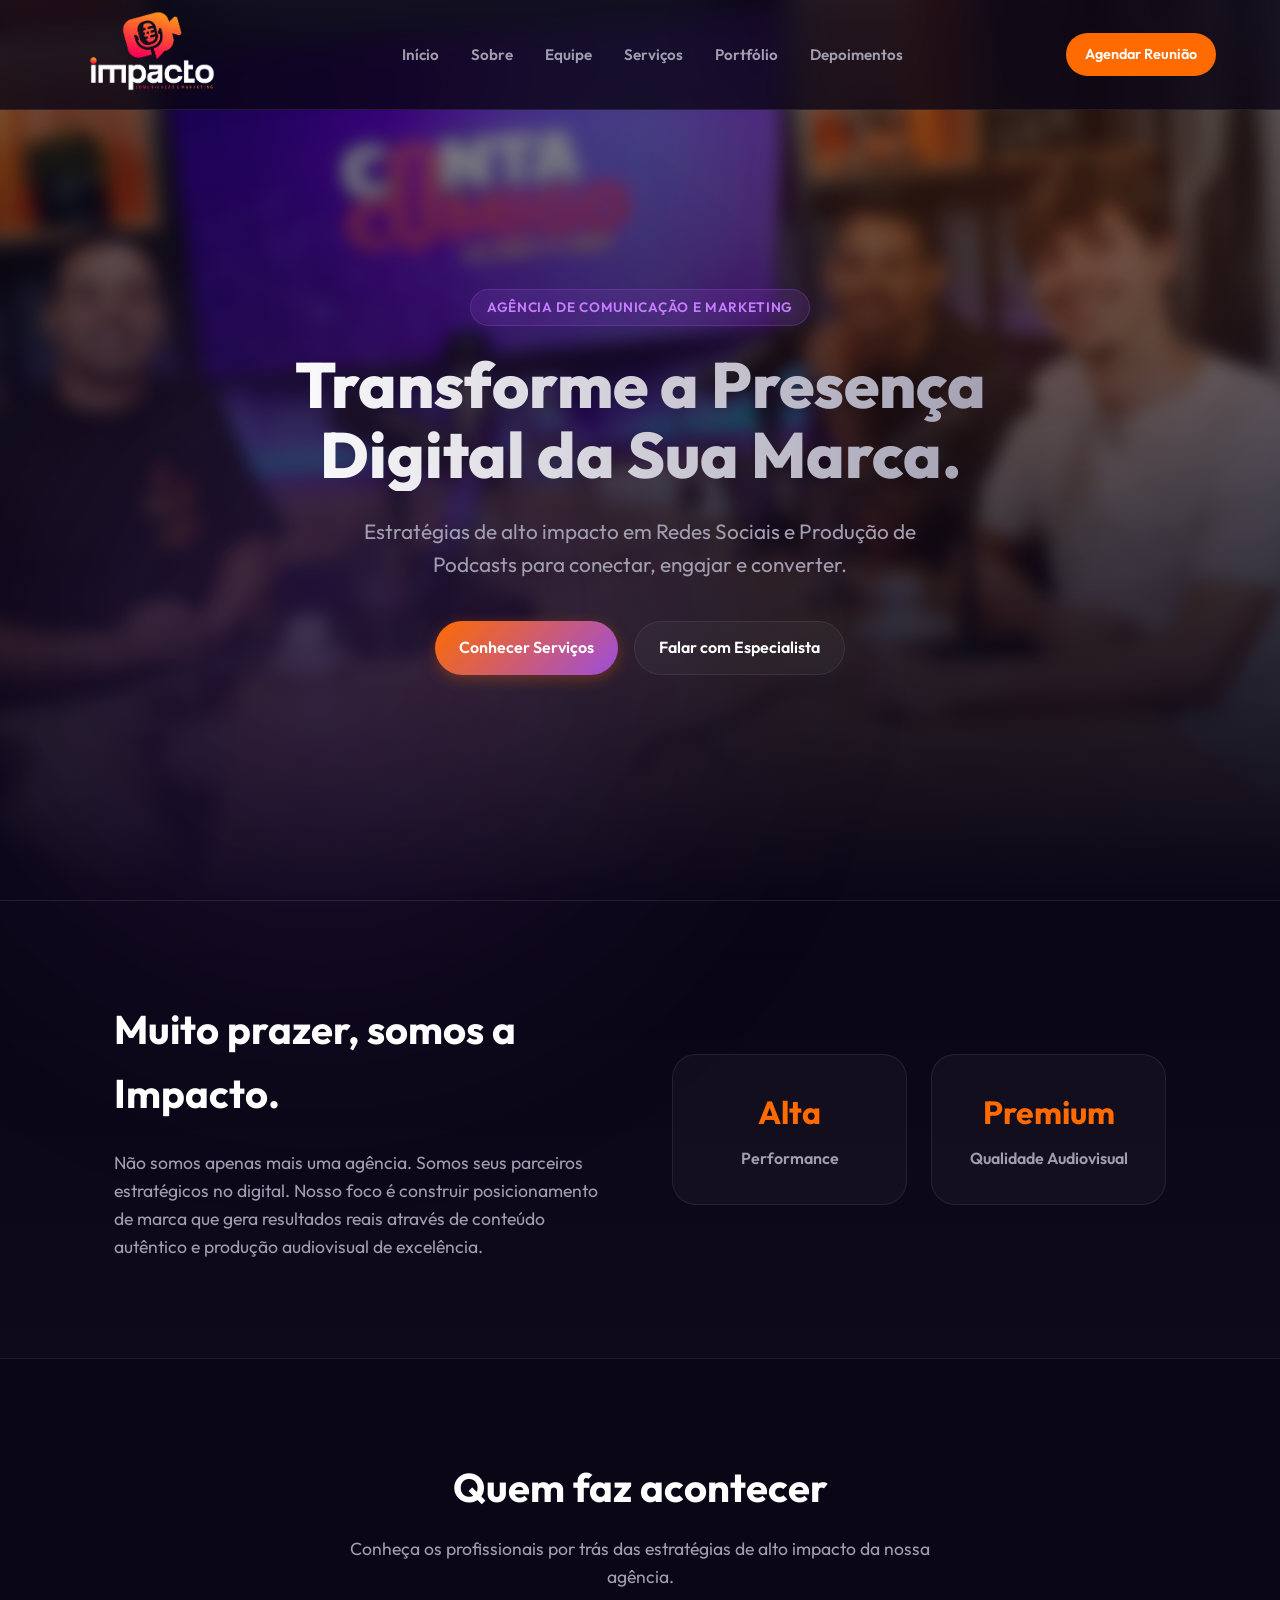
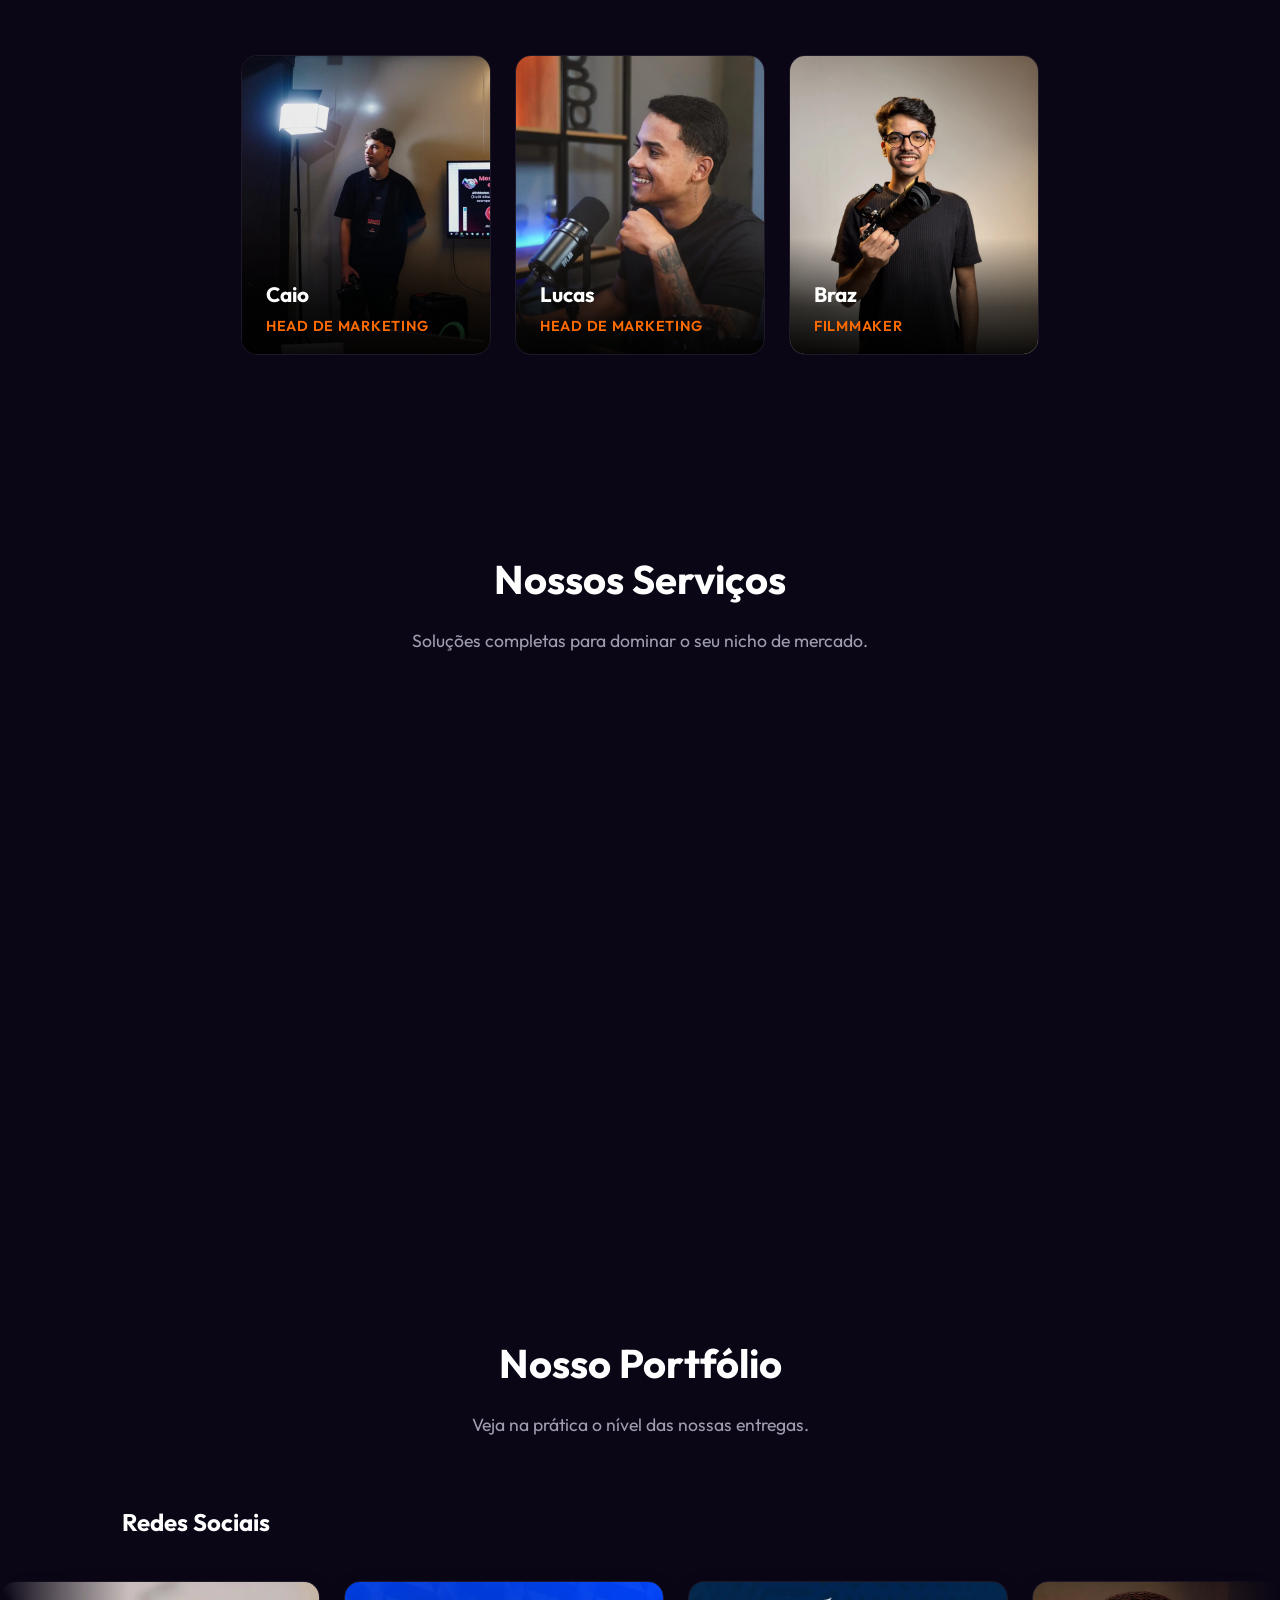
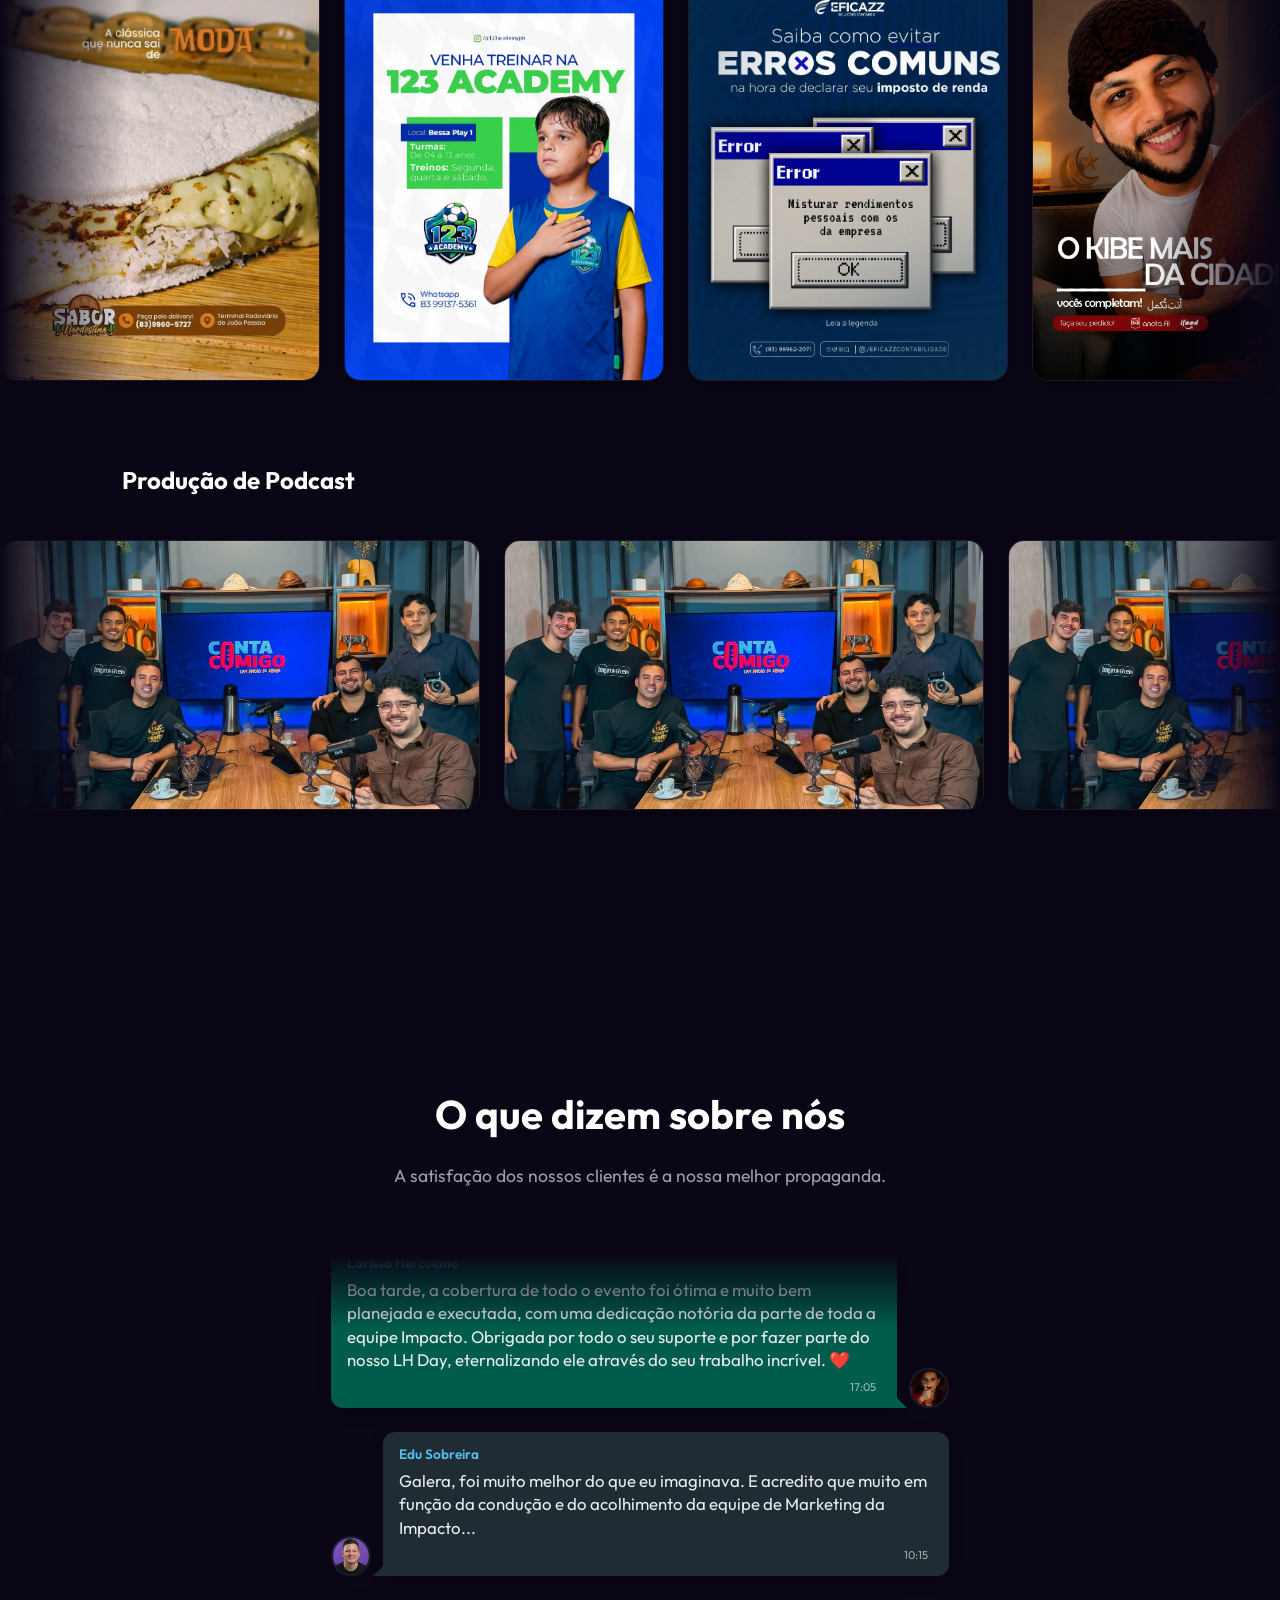
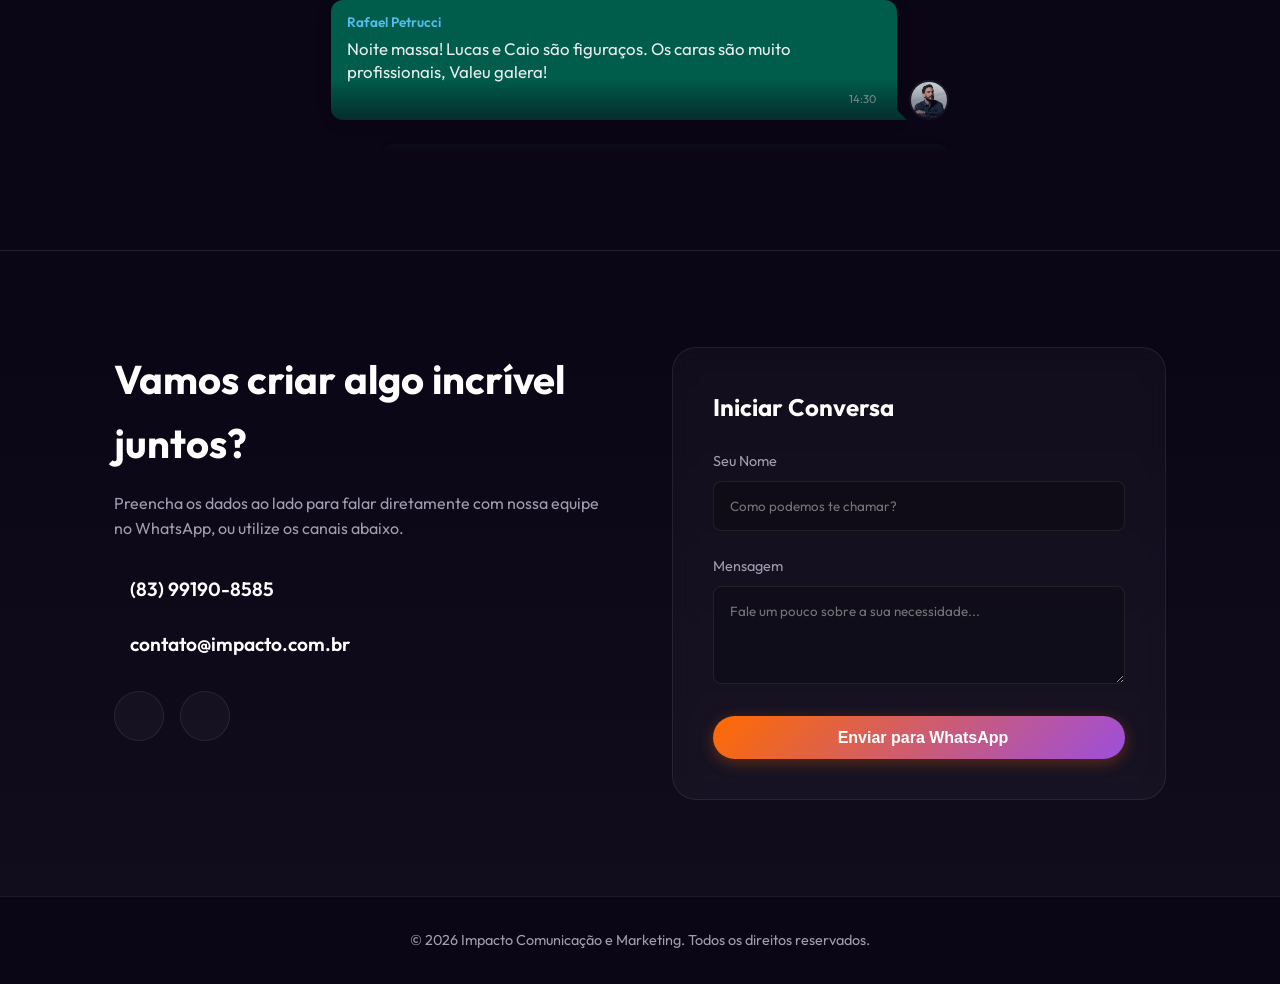
==== marketing_agency/index.html @ 510004e2 "Add files via upload" ====
<!DOCTYPE html>
<html lang="pt-BR">
<head>
    <meta charset="UTF-8">
    <meta name="viewport" content="width=device-width, initial-scale=1.0">
    <title>Impacto | Comunicação e Marketing</title>
    <meta name="description" content="Agência especializada em Gestão de Redes Sociais e Serviço de Podcast.">
    
    <!-- Fonts -->
    <link rel="preconnect" href="https://fonts.googleapis.com">
    <link rel="preconnect" href="https://fonts.gstatic.com" crossorigin>
    <link href="https://fonts.googleapis.com/css2?family=Outfit:wght@300;400;600;700;800&display=swap" rel="stylesheet">
    
    <!-- Phosphor Icons -->
    <script src="https://unpkg.com/@phosphor-icons/web"></script>
    
    <!-- Custom CSS -->
    <link rel="stylesheet" href="style.css">
</head>
<body>

    <!-- Imagem de Fundo (Início) -->
    <div class="hero-bg-wrapper">
        <!-- O src abaixo aponta para hero-bg.jpg que você deve salvar na pasta -->
        <div class="hero-bg-image" style="background-image: url('hero-bg.webp');"></div>
        <div class="hero-bg-overlay"></div>
    </div>
    
    <!-- Efeitos de Fundo (Glows) -->
    <div class="background-effects">
        <div class="glow-orange"></div>
        <div class="glow-purple"></div>
    </div>

    <!-- Navegação / Cabeçalho -->
    <nav class="navbar">
        <div class="nav-container">
            <a href="#home" class="nav-logo">
                <img src="logo.webp" alt="Impacto Logo">
            </a>
            <ul class="nav-links">
                <li><a href="#home">Início</a></li>
                <li><a href="#sobre">Sobre</a></li>
                <li><a href="#equipe">Equipe</a></li>
                <li><a href="#servicos">Serviços</a></li>
                <li><a href="#portfolio">Portfólio</a></li>
                <li><a href="#depoimentos">Depoimentos</a></li>
            </ul>
            <a href="#contato" class="nav-cta">Agendar Reunião</a>
            
            <!-- Menu Mobile Toggle (Apenas visual para simplicidade por enquanto, pode ser expandido com JS depois) -->
            <button class="mobile-menu-btn" aria-label="Abrir menu">
                <i class="ph ph-list"></i>
            </button>
        </div>
    </nav>

    <!-- Conteúdo Principal -->
    <main>
        <!-- Hero Section -->
        <section id="home" class="hero-section">
            <div class="container hero-content">
                <span class="hero-badge">Agência de Comunicação e Marketing</span>
                <h1 class="hero-title">Transforme a Presença Digital da Sua Marca.</h1>
                <p class="hero-subtitle">Estratégias de alto impacto em Redes Sociais e Produção de Podcasts para conectar, engajar e converter.</p>
                <div class="hero-buttons">
                    <a href="#servicos" class="btn btn-primary">Conhecer Serviços</a>
                    <a href="#contato" class="btn btn-secondary">Falar com Especialista</a>
                </div>
            </div>
        </section>

        <!-- Sobre Nós Section -->
        <section id="sobre" class="about-section">
            <div class="container about-container">
                <div class="about-text">
                    <h2>Muito prazer, somos a Impacto.</h2>
                    <p>Não somos apenas mais uma agência. Somos seus parceiros estratégicos no digital. Nosso foco é construir posicionamento de marca que gera resultados reais através de conteúdo autêntico e produção audiovisual de excelência.</p>
                </div>
                <div class="about-stats animate-on-scroll">
                    <div class="stat-box">
                        <h3>Alta</h3>
                        <span>Performance</span>
                    </div>
                    <div class="stat-box">
                        <h3>Premium</h3>
                        <span>Qualidade Audiovisual</span>
                    </div>
                </div>
            </div>
        </section>

        <!-- Equipe Section -->
        <section id="equipe" class="team-section">
            <div class="container">
                <div class="section-header">
                    <h2>Quem faz acontecer</h2>
                    <p>Conheça os profissionais por trás das estratégias de alto impacto da nossa agência.</p>
                </div>
                
                <div class="team-grid">
                    <div class="team-card animate-on-scroll">
                        <img src="caio.webp" alt="Caio" class="team-photo">
                        <div class="team-info">
                            <h3>Caio</h3>
                            <p>Head de Marketing</p>
                        </div>
                    </div>
                    <div class="team-card animate-on-scroll">
                        <img src="lucas.webp" alt="Lucas" class="team-photo">
                        <div class="team-info">
                            <h3>Lucas</h3>
                            <p>Head de Marketing</p>
                        </div>
                    </div>

                    <div class="team-card animate-on-scroll">
                        <img src="braz.webp" alt="Braz" class="team-photo">
                        <div class="team-info">
                            <h3>Braz</h3>
                            <p>Filmmaker</p>
                        </div>
                    </div>
                </div>
            </div>
        </section>

        <!-- Serviços Section -->
        <section id="servicos" class="services-section">
            <div class="container">
                <div class="section-header">
                    <h2>Nossos Serviços</h2>
                    <p>Soluções completas para dominar o seu nicho de mercado.</p>
                </div>
                
                <div class="services-grid">
                    <!-- Serviço 1 -->
                    <div class="service-card animate-on-scroll">
                        <div class="service-icon orange-icon">
                            <i class="ph ph-device-mobile"></i>
                        </div>
                        <h3>Gerenciamento de Redes Sociais</h3>
                        <p>Estratégia de conteúdo, design premium, calendário editorial e gestão de tráfego orgânico para atrair e engajar a sua audiência ideal.</p>
                        <ul class="service-features">
                            <li><i class="ph-bold ph-check"></i> Design e Identidade Visual</li>
                            <li><i class="ph-bold ph-check"></i> Roteiros para Reels/TikTok</li>
                            <li><i class="ph-bold ph-check"></i> Relatórios de Crescimento</li>
                        </ul>
                    </div>

                    <!-- Serviço 2 -->
                    <div class="service-card animate-on-scroll">
                        <div class="service-icon purple-icon">
                            <i class="ph ph-microphone-stage"></i>
                        </div>
                        <h3>Serviço de Podcast</h3>
                        <p>Produção audiovisual ponta a ponta. Grave seu podcast com qualidade de estúdio para gerar autoridade e cortes virais nas redes.</p>
                        <ul class="service-features">
                            <li><i class="ph-bold ph-check"></i> Captação de Áudio e Vídeo</li>
                            <li><i class="ph-bold ph-check"></i> Edição Completa</li>
                            <li><i class="ph-bold ph-check"></i> Geração de Cortes (Shorts/Reels)</li>
                        </ul>
                    </div>
                </div>
            </div>
        </section>

        <!-- Portfólio Section -->
        <section id="portfolio" class="portfolio-section">
            <div class="container">
                <div class="section-header">
                    <h2>Nosso Portfólio</h2>
                    <p>Veja na prática o nível das nossas entregas.</p>
                </div>

                <!-- Portfólio Redes Sociais -->
                <div class="portfolio-group">
                    <h3 class="portfolio-group-title"><i class="ph ph-instagram-logo"></i> Redes Sociais</h3>
                    <div class="marquee-wrapper">
                        <div class="marquee-content social-marquee">
                            <!-- Conjuntos duplicados para o loop infinito -->
                            <!-- Cada conjunto agora tem espaço para 10 imagens (redes1 a redes10) -->
                            <!-- O código 'onerror' esconde o item automaticamente se a imagem não existir na pasta -->
                            <div class="portfolio-item feed-format"><img src="redes1.webp" onerror="this.closest('.portfolio-item').style.display='none'" alt="Social 1"></div>
                            <div class="portfolio-item feed-format"><img src="redes2.webp" onerror="this.closest('.portfolio-item').style.display='none'" alt="Social 2"></div>
                            <div class="portfolio-item feed-format"><img src="redes3.webp" onerror="this.closest('.portfolio-item').style.display='none'" alt="Social 3"></div>
                            <div class="portfolio-item feed-format"><img src="redes4.webp" onerror="this.closest('.portfolio-item').style.display='none'" alt="Social 4"></div>
                            <div class="portfolio-item feed-format"><img src="redes5.webp" onerror="this.closest('.portfolio-item').style.display='none'" alt="Social 5"></div>
                            <div class="portfolio-item feed-format"><img src="redes6.webp" onerror="this.closest('.portfolio-item').style.display='none'" alt="Social 6"></div>
                            <div class="portfolio-item feed-format"><img src="redes7.webp" onerror="this.closest('.portfolio-item').style.display='none'" alt="Social 7"></div>
                            <div class="portfolio-item feed-format"><img src="redes8.webp" onerror="this.closest('.portfolio-item').style.display='none'" alt="Social 8"></div>
                            <div class="portfolio-item feed-format"><img src="redes9.webp" onerror="this.closest('.portfolio-item').style.display='none'" alt="Social 9"></div>
                            <div class="portfolio-item feed-format"><img src="redes10.webp" onerror="this.closest('.portfolio-item').style.display='none'" alt="Social 10"></div>
                            
                            <!-- Repetição para Loop -->
                            <div class="portfolio-item feed-format"><img src="redes1.webp" onerror="this.closest('.portfolio-item').style.display='none'" alt="Social 1"></div>
                            <div class="portfolio-item feed-format"><img src="redes2.webp" onerror="this.closest('.portfolio-item').style.display='none'" alt="Social 2"></div>
                            <div class="portfolio-item feed-format"><img src="redes3.webp" onerror="this.closest('.portfolio-item').style.display='none'" alt="Social 3"></div>
                            <div class="portfolio-item feed-format"><img src="redes4.webp" onerror="this.closest('.portfolio-item').style.display='none'" alt="Social 4"></div>
                            <div class="portfolio-item feed-format"><img src="redes5.webp" onerror="this.closest('.portfolio-item').style.display='none'" alt="Social 5"></div>
                            <div class="portfolio-item feed-format"><img src="redes6.webp" onerror="this.closest('.portfolio-item').style.display='none'" alt="Social 6"></div>
                            <div class="portfolio-item feed-format"><img src="redes7.webp" onerror="this.closest('.portfolio-item').style.display='none'" alt="Social 7"></div>
                            <div class="portfolio-item feed-format"><img src="redes8.webp" onerror="this.closest('.portfolio-item').style.display='none'" alt="Social 8"></div>
                            <div class="portfolio-item feed-format"><img src="redes9.webp" onerror="this.closest('.portfolio-item').style.display='none'" alt="Social 9"></div>
                            <div class="portfolio-item feed-format"><img src="redes10.webp" onerror="this.closest('.portfolio-item').style.display='none'" alt="Social 10"></div>

                            <!-- Terceira repetição para telas ultrawide -->
                            <div class="portfolio-item feed-format"><img src="redes1.webp" onerror="this.closest('.portfolio-item').style.display='none'" alt="Social 1"></div>
                            <div class="portfolio-item feed-format"><img src="redes2.webp" onerror="this.closest('.portfolio-item').style.display='none'" alt="Social 2"></div>
                            <div class="portfolio-item feed-format"><img src="redes3.webp" onerror="this.closest('.portfolio-item').style.display='none'" alt="Social 3"></div>
                            <div class="portfolio-item feed-format"><img src="redes4.webp" onerror="this.closest('.portfolio-item').style.display='none'" alt="Social 4"></div>
                            <div class="portfolio-item feed-format"><img src="redes5.webp" onerror="this.closest('.portfolio-item').style.display='none'" alt="Social 5"></div>
                            <div class="portfolio-item feed-format"><img src="redes6.webp" onerror="this.closest('.portfolio-item').style.display='none'" alt="Social 6"></div>
                            <div class="portfolio-item feed-format"><img src="redes7.webp" onerror="this.closest('.portfolio-item').style.display='none'" alt="Social 7"></div>
                            <div class="portfolio-item feed-format"><img src="redes8.webp" onerror="this.closest('.portfolio-item').style.display='none'" alt="Social 8"></div>
                            <div class="portfolio-item feed-format"><img src="redes9.webp" onerror="this.closest('.portfolio-item').style.display='none'" alt="Social 9"></div>
                            <div class="portfolio-item feed-format"><img src="redes10.webp" onerror="this.closest('.portfolio-item').style.display='none'" alt="Social 10"></div>
                        </div>
                    </div>
                </div>

                <!-- Portfólio Podcast -->
                <div class="portfolio-group" style="margin-top: 4rem;">
                    <h3 class="portfolio-group-title"><i class="ph ph-youtube-logo"></i> Produção de Podcast</h3>
                    <div class="marquee-wrapper">
                        <div class="marquee-content podcast-marquee">
                            <!-- Espaço para 10 Podcasts (podcast1 a podcast10) -->
                            <div class="portfolio-item video-format"><img src="podcast1.webp" onerror="this.closest('.portfolio-item').style.display='none'" alt="Podcast 1"></div>
                            <div class="portfolio-item video-format"><img src="podcast2.webp" onerror="this.closest('.portfolio-item').style.display='none'" alt="Podcast 2"></div>
                            <div class="portfolio-item video-format"><img src="podcast3.webp" onerror="this.closest('.portfolio-item').style.display='none'" alt="Podcast 3"></div>
                            <div class="portfolio-item video-format"><img src="podcast4.webp" onerror="this.closest('.portfolio-item').style.display='none'" alt="Podcast 4"></div>
                            <div class="portfolio-item video-format"><img src="podcast5.webp" onerror="this.closest('.portfolio-item').style.display='none'" alt="Podcast 5"></div>
                            <div class="portfolio-item video-format"><img src="podcast6.webp" onerror="this.closest('.portfolio-item').style.display='none'" alt="Podcast 6"></div>
                            <div class="portfolio-item video-format"><img src="podcast7.webp" onerror="this.closest('.portfolio-item').style.display='none'" alt="Podcast 7"></div>
                            <div class="portfolio-item video-format"><img src="podcast8.webp" onerror="this.closest('.portfolio-item').style.display='none'" alt="Podcast 8"></div>
                            <div class="portfolio-item video-format"><img src="podcast9.webp" onerror="this.closest('.portfolio-item').style.display='none'" alt="Podcast 9"></div>
                            <div class="portfolio-item video-format"><img src="podcast10.webp" onerror="this.closest('.portfolio-item').style.display='none'" alt="Podcast 10"></div>
                            
                            <!-- Repetição 2 -->
                            <div class="portfolio-item video-format"><img src="podcast1.webp" onerror="this.closest('.portfolio-item').style.display='none'" alt="Podcast 1"></div>
                            <div class="portfolio-item video-format"><img src="podcast2.webp" onerror="this.closest('.portfolio-item').style.display='none'" alt="Podcast 2"></div>
                            <div class="portfolio-item video-format"><img src="podcast3.webp" onerror="this.closest('.portfolio-item').style.display='none'" alt="Podcast 3"></div>
                            <div class="portfolio-item video-format"><img src="podcast4.webp" onerror="this.closest('.portfolio-item').style.display='none'" alt="Podcast 4"></div>
                            <div class="portfolio-item video-format"><img src="podcast5.webp" onerror="this.closest('.portfolio-item').style.display='none'" alt="Podcast 5"></div>
                            <div class="portfolio-item video-format"><img src="podcast6.webp" onerror="this.closest('.portfolio-item').style.display='none'" alt="Podcast 6"></div>
                            <div class="portfolio-item video-format"><img src="podcast7.webp" onerror="this.closest('.portfolio-item').style.display='none'" alt="Podcast 7"></div>
                            <div class="portfolio-item video-format"><img src="podcast8.webp" onerror="this.closest('.portfolio-item').style.display='none'" alt="Podcast 8"></div>
                            <div class="portfolio-item video-format"><img src="podcast9.webp" onerror="this.closest('.portfolio-item').style.display='none'" alt="Podcast 9"></div>
                            <div class="portfolio-item video-format"><img src="podcast10.webp" onerror="this.closest('.portfolio-item').style.display='none'" alt="Podcast 10"></div>

                            <!-- Repetição 3 -->
                            <div class="portfolio-item video-format"><img src="podcast1.webp" onerror="this.closest('.portfolio-item').style.display='none'" alt="Podcast 1"></div>
                            <div class="portfolio-item video-format"><img src="podcast2.webp" onerror="this.closest('.portfolio-item').style.display='none'" alt="Podcast 2"></div>
                            <div class="portfolio-item video-format"><img src="podcast3.webp" onerror="this.closest('.portfolio-item').style.display='none'" alt="Podcast 3"></div>
                            <div class="portfolio-item video-format"><img src="podcast4.webp" onerror="this.closest('.portfolio-item').style.display='none'" alt="Podcast 4"></div>
                            <div class="portfolio-item video-format"><img src="podcast5.webp" onerror="this.closest('.portfolio-item').style.display='none'" alt="Podcast 5"></div>
                            <div class="portfolio-item video-format"><img src="podcast6.webp" onerror="this.closest('.portfolio-item').style.display='none'" alt="Podcast 6"></div>
                            <div class="portfolio-item video-format"><img src="podcast7.webp" onerror="this.closest('.portfolio-item').style.display='none'" alt="Podcast 7"></div>
                            <div class="portfolio-item video-format"><img src="podcast8.webp" onerror="this.closest('.portfolio-item').style.display='none'" alt="Podcast 8"></div>
                            <div class="portfolio-item video-format"><img src="podcast9.webp" onerror="this.closest('.portfolio-item').style.display='none'" alt="Podcast 9"></div>
                            <div class="portfolio-item video-format"><img src="podcast10.webp" onerror="this.closest('.portfolio-item').style.display='none'" alt="Podcast 10"></div>
                        </div>
                    </div>
                </div>
            </div>
        </section>

        <!-- Depoimentos Section -->
        <section id="depoimentos" class="feedback-section">
            <div class="container">
                <div class="section-header">
                    <h2>O que dizem sobre nós</h2>
                    <p>A satisfação dos nossos clientes é a nossa melhor propaganda.</p>
                </div>
                <div class="whatsapp-marquee-wrapper">
                    <div class="whatsapp-grid">
                        <!-- Conjunto 1 -->
                        <div class="whatsapp-message">
                            <img src="edu.webp" alt="Edu Sobreira" class="wa-avatar">
                            <div class="whatsapp-bubble">
                                <div class="wa-sender">Edu Sobreira</div>
                                <p>Galera, foi muito melhor do que eu imaginava. E acredito que muito em função da condução e do acolhimento da equipe de Marketing da Impacto. Vocês são muito bons e muito competentes. Vinicius de Morais, valorize esses meninos aí pq eles valem ouro heim.<br>E terão outras gravações em breve. Já já vamos marcar.</p>
                                <span class="wa-time">10:15 <i class="ph-bold ph-checks" style="color: #53bdeb;"></i></span>
                            </div>
                        </div>
                        <div class="whatsapp-message">
                            <img src="rafael.webp" alt="Rafael Petrucci" class="wa-avatar">
                            <div class="whatsapp-bubble">
                                <div class="wa-sender">Rafael Petrucci</div>
                                <p>Noite massa! Lucas e Caio são figuraços. Os caras são muito profissionais, Valeu galera!</p>
                                <span class="wa-time">14:30 <i class="ph-bold ph-checks" style="color: #53bdeb;"></i></span>
                            </div>
                        </div>
                        <div class="whatsapp-message">
                            <img src="renato.webp" alt="Renato Alves" class="wa-avatar">
                            <div class="whatsapp-bubble">
                                <div class="wa-sender">Renato Alves</div>
                                <p>Caras, realmente o sentimento foi de casa. Ambiente e atendimentos dos rapazes muito acolhedor e natural.<br>Estão bem demais!!!</p>
                                <span class="wa-time">16:42 <i class="ph-bold ph-checks" style="color: #53bdeb;"></i></span>
                            </div>
                        </div>
                        <div class="whatsapp-message">
                            <img src="larissa.webp" alt="Larissa Herculano" class="wa-avatar">
                            <div class="whatsapp-bubble">
                                <div class="wa-sender">Larissa Herculano</div>
                                <p>Boa tarde, a cobertura de todo o evento foi ótima e muito bem planejada e executada, com uma dedicação notória da parte de toda a equipe Impacto. Obrigada por todo o seu suporte e por fazer parte do nosso LH Day, eternalizando ele através do seu trabalho incrível. ❤️</p>
                                <span class="wa-time">17:05 <i class="ph-bold ph-checks" style="color: #53bdeb;"></i></span>
                            </div>
                        </div>

                        <!-- Conjunto 2 -->
                        <div class="whatsapp-message">
                            <img src="edu.webp" alt="Edu Sobreira" class="wa-avatar">
                            <div class="whatsapp-bubble">
                                <div class="wa-sender">Edu Sobreira</div>
                                <p>Galera, foi muito melhor do que eu imaginava. E acredito que muito em função da condução e do acolhimento da equipe de Marketing da Impacto...</p>
                                <span class="wa-time">10:15 <i class="ph-bold ph-checks" style="color: #53bdeb;"></i></span>
                            </div>
                        </div>
                        <div class="whatsapp-message">
                            <img src="rafael.webp" alt="Rafael Petrucci" class="wa-avatar">
                            <div class="whatsapp-bubble">
                                <div class="wa-sender">Rafael Petrucci</div>
                                <p>Noite massa! Lucas e Caio são figuraços. Os caras são muito profissionais, Valeu galera!</p>
                                <span class="wa-time">14:30 <i class="ph-bold ph-checks" style="color: #53bdeb;"></i></span>
                            </div>
                        </div>
                        <div class="whatsapp-message">
                            <img src="renato.webp" alt="Renato Alves" class="wa-avatar">
                            <div class="whatsapp-bubble">
                                <div class="wa-sender">Renato Alves</div>
                                <p>Caras, realmente o sentimento foi de casa. Ambiente e atendimentos dos rapazes muito acolhedor e natural.</p>
                                <span class="wa-time">16:42 <i class="ph-bold ph-checks" style="color: #53bdeb;"></i></span>
                            </div>
                        </div>
                        <div class="whatsapp-message">
                            <img src="larissa.webp" alt="Larissa Herculano" class="wa-avatar">
                            <div class="whatsapp-bubble">
                                <div class="wa-sender">Larissa Herculano</div>
                                <p>Boa tarde, a cobertura de todo o evento foi ótima e muito bem planejada e executada...</p>
                                <span class="wa-time">17:05 <i class="ph-bold ph-checks" style="color: #53bdeb;"></i></span>
                            </div>
                        </div>

                        <!-- Conjunto 3 -->
                        <div class="whatsapp-message">
                            <img src="edu.webp" alt="Edu Sobreira" class="wa-avatar">
                            <div class="whatsapp-bubble">
                                <div class="wa-sender">Edu Sobreira</div>
                                <p>Galera, foi muito melhor do que eu imaginava...</p>
                                <span class="wa-time">10:15 <i class="ph-bold ph-checks" style="color: #53bdeb;"></i></span>
                            </div>
                        </div>
                        <div class="whatsapp-message">
                            <img src="rafael.webp" alt="Rafael Petrucci" class="wa-avatar">
                            <div class="whatsapp-bubble">
                                <div class="wa-sender">Rafael Petrucci</div>
                                <p>Noite massa! Lucas e Caio são figuraços...</p>
                                <span class="wa-time">14:30 <i class="ph-bold ph-checks" style="color: #53bdeb;"></i></span>
                            </div>
                        </div>
                        <div class="whatsapp-message">
                            <img src="renato.webp" alt="Renato Alves" class="wa-avatar">
                            <div class="whatsapp-bubble">
                                <div class="wa-sender">Renato Alves</div>
                                <p>Estão bem demais!!!</p>
                                <span class="wa-time">16:42 <i class="ph-bold ph-checks" style="color: #53bdeb;"></i></span>
                            </div>
                        </div>
                        <div class="whatsapp-message">
                            <img src="larissa.webp" alt="Larissa Herculano" class="wa-avatar">
                            <div class="whatsapp-bubble">
                                <div class="wa-sender">Larissa Herculano</div>
                                <p>Obrigada por todo o seu suporte e por fazer parte do nosso LH Day ❤️</p>
                                <span class="wa-time">17:05 <i class="ph-bold ph-checks" style="color: #53bdeb;"></i></span>
                            </div>
                        </div>
                    </div>
                </div>
            </div>
        </section>

        <!-- Contato Section -->
        <section id="contato" class="contact-section">
            <div class="container contact-container">
                <div class="contact-info">
                    <h2>Vamos criar algo incrível juntos?</h2>
                    <p>Preencha os dados ao lado para falar diretamente com nossa equipe no WhatsApp, ou utilize os canais abaixo.</p>
                    
                    <div class="contact-details">
                        <a href="https://api.whatsapp.com/send?phone=5583991908585" target="_blank" class="contact-link">
                            <i class="ph ph-whatsapp-logo"></i>
                            (83) 99190-8585
                        </a>
                        <a href="mailto:contato@impacto.com.br" class="contact-link">
                            <i class="ph ph-envelope-simple"></i>
                            contato@impacto.com.br
                        </a>
                    </div>
                    
                    <div class="contact-socials">
                        <a href="https://www.instagram.com/impactoagenciaof/" target="_blank" aria-label="Instagram"><i class="ph ph-instagram-logo"></i></a>
                        <a href="https://www.youtube.com/@IMPACTOCOMUNICA%C3%87%C3%83OEMARKETING" target="_blank" aria-label="YouTube"><i class="ph ph-youtube-logo"></i></a>
                    </div>
                </div>
                
                <div class="contact-form-wrapper">
                    <!-- O formulário usa javascript inline simples para abrir o WhatsApp com a mensagem -->
                    <form class="contact-form" onsubmit="event.preventDefault(); var nome = document.getElementById('nome').value; var msg = document.getElementById('mensagem').value; var url = 'https://api.whatsapp.com/send?phone=5583991908585&text=' + encodeURIComponent('Olá, me chamo ' + nome + '. ' + msg); window.open(url, '_blank');">
                        <h3>Iniciar Conversa</h3>
                        <div class="form-group">
                            <label for="nome">Seu Nome</label>
                            <input type="text" id="nome" placeholder="Como podemos te chamar?" required>
                        </div>
                        <div class="form-group">
                            <label for="mensagem">Mensagem</label>
                            <textarea id="mensagem" rows="4" placeholder="Fale um pouco sobre a sua necessidade..." required></textarea>
                        </div>
                        <button type="submit" class="btn btn-primary btn-block">
                            <i class="ph-bold ph-whatsapp-logo"></i> Enviar para WhatsApp
                        </button>
                    </form>
                </div>
            </div>
        </section>
    </main>

    <!-- Footer -->
    <footer class="footer">
        <div class="container">
            <p>&copy; 2026 Impacto Comunicação e Marketing. Todos os direitos reservados.</p>
        </div>
    </footer>

    <!-- Scripts de Animação -->
    <script>
        // Animação de Scroll
        const observer = new IntersectionObserver((entries) => {
            entries.forEach(entry => {
                if (entry.isIntersecting) {
                    entry.target.classList.add('visible');
                }
            });
        }, {
            threshold: 0.15,
            rootMargin: "0px 0px -50px 0px"
        });

        document.querySelectorAll('.animate-on-scroll').forEach((el) => {
            observer.observe(el);
        });
        // Carrossel de Depoimentos (Infinito Manual 3-Set + Drag)
        const marquee = document.querySelector('.whatsapp-marquee-wrapper');
        const grid = document.querySelector('.whatsapp-grid');
        
        let isDown = false;
        let startY;
        let scrollTop;

        // Centralizar inicial no Conjunto 2
        window.addEventListener('load', () => {
            const h = grid.scrollHeight / 3;
            marquee.scrollTop = h;
        });

        // Loop Infinito 3-Set
        marquee.addEventListener('scroll', () => {
            if (isDown) return; // Não pular enquanto arrasta
            
            const h = grid.scrollHeight / 3;
            if (marquee.scrollTop < h * 0.5) {
                marquee.scrollTop += h;
            } else if (marquee.scrollTop > h * 2.5) {
                marquee.scrollTop -= h;
            }
        });

        // Drag to Scroll
        marquee.addEventListener('mousedown', (e) => {
            isDown = true;
            marquee.classList.add('active');
            marquee.style.scrollSnapType = 'none';
            startY = e.pageY - marquee.offsetTop;
            scrollTop = marquee.scrollTop;
        });

        const stopDragging = () => {
            if (!isDown) return;
            isDown = false;
            marquee.classList.remove('active');
            marquee.style.scrollSnapType = 'y mandatory';
            
            // Ajuste de loop após soltar
            const h = grid.scrollHeight / 3;
            if (marquee.scrollTop < h * 0.5) {
                marquee.scrollTop += h;
            } else if (marquee.scrollTop > h * 2.5) {
                marquee.scrollTop -= h;
            }
        };

        marquee.addEventListener('mouseleave', stopDragging);
        marquee.addEventListener('mouseup', stopDragging);

        marquee.addEventListener('mousemove', (e) => {
            if (!isDown) return;
            e.preventDefault();
            const y = e.pageY - marquee.offsetTop;
            const walk = (y - startY) * 1.5; // Ajuste de sensibilidade
            marquee.scrollTop = scrollTop - walk;
        });
    </script>
</body>
</html>
---- marketing_agency/style.css ----
:root {
    /* Color Palette */
    --bg-dark: #0a0616;
    --bg-card: rgba(255, 255, 255, 0.03);
    --bg-card-hover: rgba(255, 255, 255, 0.08);
    
    --c-orange: #FF6B00;
    --c-orange-light: #FF8E3C;
    --c-orange-glow: rgba(255, 107, 0, 0.2);
    
    --c-purple: #9D4EDD;
    --c-purple-light: #C77DFF;
    --c-purple-glow: rgba(157, 78, 221, 0.2);
    
    --text-main: #FFFFFF;
    --text-muted: #A09DB0;
    
    --border-color: rgba(255, 255, 255, 0.08);
    
    /* Transitions & Shadows */
    --transition: all 0.3s cubic-bezier(0.25, 0.8, 0.25, 1);
    --border-radius-lg: 24px;
    --border-radius-md: 16px;
    --border-radius-sm: 8px;
    --border-radius-full: 9999px;
}

* {
    margin: 0;
    padding: 0;
    box-sizing: border-box;
}

html {
    scroll-behavior: smooth;
    scroll-padding-top: 80px; /* Para não esconder conteúdo debaixo da navbar */
}

body {
    font-family: 'Outfit', sans-serif;
    background-color: var(--bg-dark);
    color: var(--text-main);
    line-height: 1.6;
    overflow-x: hidden;
}

a {
    text-decoration: none;
    color: inherit;
    transition: var(--transition);
}

ul {
    list-style: none;
}

/* Background Effects */
.hero-bg-wrapper {
    position: absolute;
    top: 0;
    left: 0;
    width: 100%;
    height: 100vh;
    z-index: -2;
    overflow: hidden;
}

.hero-bg-image {
    width: 100%;
    height: 100%;
    background-size: cover;
    background-position: center 40%;
    filter: blur(8px);
    transform: scale(1.1); /* Evita bordas brancas causadas pelo blur */
}

.hero-bg-overlay {
    position: absolute;
    top: 0;
    left: 0;
    width: 100%;
    height: 100%;
    /* Degradê que escurece a imagem suavemente para fundir com o resto do site */
    background: linear-gradient(to bottom, rgba(10, 6, 22, 0.4) 0%, rgba(10, 6, 22, 1) 100%);
}



.background-effects {
    position: fixed;
    top: 0;
    left: 0;
    width: 100vw;
    height: 100vh;
    z-index: -1;
    pointer-events: none;
}

.glow-orange {
    position: absolute;
    top: -20%;
    right: -10%;
    width: 60vw;
    height: 60vw;
    background: radial-gradient(circle, var(--c-orange-glow) 0%, rgba(0,0,0,0) 70%);
    filter: blur(100px);
    border-radius: 50%;
}

.glow-purple {
    position: absolute;
    bottom: -20%;
    left: -10%;
    width: 70vw;
    height: 70vw;
    background: radial-gradient(circle, var(--c-purple-glow) 0%, rgba(0,0,0,0) 70%);
    filter: blur(120px);
    border-radius: 50%;
}

/* Container */
.container {
    width: 100%;
    max-width: 1100px;
    margin: 0 auto;
    padding: 0 1.5rem;
}

/* Buttons */
.btn {
    display: inline-flex;
    align-items: center;
    justify-content: center;
    gap: 0.5rem;
    padding: 0.8rem 1.5rem;
    border-radius: var(--border-radius-full);
    font-weight: 600;
    font-size: 1rem;
    cursor: pointer;
    border: none;
}

.btn-primary {
    background: linear-gradient(135deg, var(--c-orange), var(--c-purple));
    color: white;
    box-shadow: 0 4px 15px rgba(255, 107, 0, 0.3);
}

.btn-primary:hover {
    transform: translateY(-2px);
    box-shadow: 0 8px 25px rgba(255, 107, 0, 0.5);
}

.btn-secondary {
    background: var(--bg-card);
    border: 1px solid var(--border-color);
    color: white;
    backdrop-filter: blur(10px);
}

.btn-secondary:hover {
    background: var(--bg-card-hover);
    border-color: rgba(255,255,255,0.2);
}

.btn-block {
    width: 100%;
}

/* Typography Base */
section {
    padding: 6rem 0;
}

.section-header {
    text-align: center;
    margin-bottom: 4rem;
}

.section-header h2 {
    font-size: 2.5rem;
    font-weight: 700;
    margin-bottom: 1rem;
}

.section-header p {
    font-size: 1.1rem;
    color: var(--text-muted);
    max-width: 600px;
    margin: 0 auto;
}

/* Navbar */
.navbar {
    position: fixed;
    top: 0;
    left: 0;
    width: 100%;
    height: 110px;
    background: rgba(10, 6, 22, 0.8);
    backdrop-filter: blur(15px);
    border-bottom: 1px solid var(--border-color);
    z-index: 1000;
}

.nav-container {
    max-width: 1200px;
    margin: 0 auto;
    height: 100%;
    padding: 0 1.5rem;
    display: flex;
    justify-content: space-between;
    align-items: center;
}

.nav-logo img {
    height: 80px;
    border-radius: 8px;
    object-fit: contain;
}

.nav-links {
    display: flex;
    gap: 2rem;
}

.nav-links a {
    font-size: 0.95rem;
    font-weight: 600;
    color: var(--text-muted);
}

.nav-links a:hover {
    color: white;
}

.nav-cta {
    background: var(--c-orange);
    color: white;
    padding: 0.6rem 1.2rem;
    border-radius: var(--border-radius-full);
    font-weight: 600;
    font-size: 0.9rem;
}

.nav-cta:hover {
    background: var(--c-orange-light);
    transform: translateY(-2px);
}

.mobile-menu-btn {
    display: none;
    background: none;
    border: none;
    color: white;
    font-size: 1.5rem;
    cursor: pointer;
}

@media (max-width: 768px) {
    .nav-links, .nav-cta { display: none; }
    .mobile-menu-btn { display: block; }
}

/* Hero Section */
.hero-section {
    padding: 12rem 0 8rem;
    min-height: 100vh;
    display: flex;
    align-items: center;
    text-align: center;
}

.hero-content {
    max-width: 800px;
    margin: 0 auto;
    display: flex;
    flex-direction: column;
    align-items: center;
    gap: 1.5rem;
}

.hero-badge {
    background: rgba(157, 78, 221, 0.15);
    color: var(--c-purple-light);
    border: 1px solid rgba(157, 78, 221, 0.3);
    padding: 0.4rem 1rem;
    border-radius: var(--border-radius-full);
    font-size: 0.85rem;
    font-weight: 600;
    letter-spacing: 0.05em;
    text-transform: uppercase;
}

.hero-title {
    font-size: clamp(2.5rem, 5vw, 4.5rem);
    font-weight: 800;
    line-height: 1.1;
    background: linear-gradient(to right, #fff, #a09db0);
    -webkit-background-clip: text;
    -webkit-text-fill-color: transparent;
}

.hero-subtitle {
    font-size: clamp(1.1rem, 2vw, 1.3rem);
    color: var(--text-muted);
    max-width: 600px;
}

.hero-buttons {
    display: flex;
    gap: 1rem;
    margin-top: 1rem;
}

@media (max-width: 480px) {
    .hero-buttons { flex-direction: column; width: 100%; }
}

/* About Section */
.about-section {
    background: linear-gradient(to bottom, transparent, rgba(255,255,255,0.02));
    border-top: 1px solid var(--border-color);
    border-bottom: 1px solid var(--border-color);
}

.about-container {
    display: grid;
    grid-template-columns: 1fr 1fr;
    gap: 4rem;
    align-items: center;
}

.about-text h2 {
    font-size: 2.5rem;
    margin-bottom: 1.5rem;
}

.about-text p {
    color: var(--text-muted);
    font-size: 1.1rem;
}

.about-stats {
    display: grid;
    grid-template-columns: 1fr 1fr;
    gap: 1.5rem;
}

.stat-box {
    background: var(--bg-card);
    border: 1px solid var(--border-color);
    padding: 2rem;
    border-radius: var(--border-radius-lg);
    text-align: center;
}

.stat-box h3 {
    font-size: 2rem;
    color: var(--c-orange);
    margin-bottom: 0.5rem;
}

.stat-box span {
    color: var(--text-muted);
    font-weight: 600;
}

@media (max-width: 768px) {
    .about-container { grid-template-columns: 1fr; }
}

/* Team Section */
.team-grid {
    display: flex;
    flex-wrap: wrap;
    justify-content: center;
    gap: 1.5rem;
    max-width: 900px;
    margin: 0 auto;
}

.team-card {
    position: relative;
    border-radius: var(--border-radius-md);
    overflow: hidden;
    width: 250px;
    height: 300px;
    transition: var(--transition);
    border: 1px solid var(--border-color);
}

.team-card:hover {
    transform: translateY(-5px);
    box-shadow: 0 10px 20px rgba(255,107,0,0.2);
    border-color: var(--c-orange);
}

.team-photo {
    width: 100%;
    height: 100%;
    object-fit: cover;
    display: block;
}

.crop-vinicius {
    object-position: bottom left;
    transform-origin: bottom left;
    transform: scale(1.4);
}

.team-info {
    position: absolute;
    bottom: 0;
    left: 0;
    width: 100%;
    padding: 2.5rem 1.5rem 1rem;
    background: linear-gradient(to top, rgba(0,0,0,0.95) 0%, rgba(0,0,0,0.7) 40%, transparent 100%);
    text-align: left;
}

.team-info h3 {
    font-size: 1.3rem;
    margin-bottom: 0.2rem;
    color: white;
}

.team-info p {
    font-size: 0.9rem;
    color: var(--c-orange);
    font-weight: 600;
    text-transform: uppercase;
    letter-spacing: 0.05em;
}

/* Services */
.services-grid {
    display: grid;
    grid-template-columns: repeat(auto-fit, minmax(350px, 1fr));
    gap: 2rem;
}

.service-card {
    background: var(--bg-card);
    border: 1px solid var(--border-color);
    border-radius: var(--border-radius-lg);
    padding: 2.5rem;
    transition: var(--transition);
}

.service-card:hover {
    background: var(--bg-card-hover);
    transform: translateY(-5px);
    border-color: rgba(255,255,255,0.15);
}

.service-icon {
    width: 60px;
    height: 60px;
    border-radius: var(--border-radius-md);
    display: flex;
    align-items: center;
    justify-content: center;
    font-size: 2rem;
    margin-bottom: 1.5rem;
    background: rgba(255,255,255,0.05);
}

.orange-icon { color: var(--c-orange); }
.purple-icon { color: var(--c-purple); }

.service-card h3 {
    font-size: 1.5rem;
    margin-bottom: 1rem;
}

.service-card p {
    color: var(--text-muted);
    margin-bottom: 1.5rem;
}

.service-features {
    display: flex;
    flex-direction: column;
    gap: 0.8rem;
}

.service-features li {
    display: flex;
    align-items: center;
    gap: 0.8rem;
    font-size: 0.95rem;
}

.service-features i { color: var(--c-purple-light); }

/* Portfolio */
.portfolio-group {
    margin-bottom: 4rem;
}

.portfolio-group-title {
    display: flex;
    align-items: center;
    gap: 0.5rem;
    font-size: 1.5rem;
    margin-bottom: 1.5rem;
    color: white;
}

.portfolio-group-title i {
    color: var(--c-orange);
}

.marquee-wrapper {
    width: 100vw;
    position: relative;
    left: 50%;
    right: 50%;
    margin-left: -50vw;
    margin-right: -50vw;
    overflow: hidden;
    /* Efeito de fade nas bordas para disfarçar a entrada/saída das imagens */
    -webkit-mask-image: linear-gradient(to right, transparent, black 10%, black 90%, transparent);
    mask-image: linear-gradient(to right, transparent, black 10%, black 90%, transparent);
}

.marquee-content {
    display: flex;
    gap: 1.5rem;
    width: max-content;
    padding: 1rem 0; /* Espaço para o hover scale não cortar */
}

/* O "Left to Right" desliza o conteúdo para a direita, então ele começa escondido na esquerda */
@keyframes marquee-left-to-right {
    0% { transform: translateX(calc(-100% / 3)); } /* 3 conjuntos: move 1 conjunto inteiro para a direita */
    100% { transform: translateX(0); }
}

@keyframes marquee-right-to-left-podcast {
    0% { transform: translateX(0); }
    100% { transform: translateX(calc(-100% / 4)); }
}

.social-marquee {
    animation: marquee-left-to-right 25s linear infinite;
}

.podcast-marquee {
    animation: marquee-right-to-left-podcast 20s linear infinite;
}

.marquee-content:hover {
    animation-play-state: paused;
}

.portfolio-item {
    border-radius: var(--border-radius-md);
    overflow: hidden;
    position: relative;
    border: 1px solid var(--border-color);
    flex-shrink: 0;
    box-shadow: 0 4px 15px rgba(0,0,0,0.3);
}

.feed-format {
    width: 320px;
    aspect-ratio: 4 / 5; /* 1080x1350 */
}

.video-format {
    width: 480px;
    aspect-ratio: 16 / 9;
}

.portfolio-item img {
    width: 100%;
    height: 100%;
    object-fit: cover;
    transition: transform 0.5s ease;
}

.portfolio-item:hover img {
    transform: scale(1.05);
}

.crop-bottom {
    object-position: 50% 60%;
}

@media (max-width: 768px) {
    .grid-video { grid-template-columns: 1fr; }
}

/* Feedbacks (WhatsApp Bubbles) */
.whatsapp-marquee-wrapper {
    height: 500px;
    overflow-y: auto;
    position: relative;
    scroll-snap-type: y mandatory;
    scrollbar-width: none;
    -ms-overflow-style: none;
    mask-image: linear-gradient(to bottom, transparent, black 15%, black 85%, transparent);
    -webkit-mask-image: linear-gradient(to bottom, transparent, black 15%, black 85%, transparent);
    cursor: grab;
    user-select: none;
}

.whatsapp-marquee-wrapper.active {
    cursor: grabbing;
}

.whatsapp-marquee-wrapper::-webkit-scrollbar {
    display: none;
}

.whatsapp-grid {
    display: flex;
    flex-direction: column;
    gap: 1.5rem;
    padding: 2rem 1rem;
    width: 100%;
    max-width: 650px;
    margin: 0 auto;
}

.whatsapp-grid::-webkit-scrollbar {
    display: none;
}

.whatsapp-message {
    flex: 0 0 auto;
    width: 100%;
    scroll-snap-align: center;
    display: flex;
    align-items: flex-end;
    gap: 12px;
}

/* Alternância de lados (Efeito Chat) no carrossel vertical */
.whatsapp-message:nth-child(even) {
    align-self: flex-end;
    flex-direction: row-reverse;
}

.wa-avatar {
    width: 40px;
    height: 40px;
    border-radius: 50%;
    object-fit: cover;
    border: 2px solid var(--border-color);
}

.whatsapp-bubble {
    position: relative;
    color: #e9edef;
    padding: 0.8rem 1rem;
    border-radius: 12px;
    font-size: 1.05rem;
    line-height: 1.4;
    box-shadow: 0 4px 15px rgba(0,0,0,0.2);
}

.whatsapp-message:nth-child(odd) .whatsapp-bubble {
    background-color: #202c33;
    border-bottom-left-radius: 4px;
}

.whatsapp-message:nth-child(even) .whatsapp-bubble {
    background-color: #005c4b;
    border-bottom-right-radius: 4px;
}

.whatsapp-bubble::after {
    content: '';
    position: absolute;
    bottom: 0;
    width: 0;
    height: 0;
    border: 10px solid transparent;
}

.whatsapp-message:nth-child(odd) .whatsapp-bubble::after {
    left: -10px;
    border-bottom-color: #202c33;
    border-right-color: #202c33;
}

.whatsapp-message:nth-child(even) .whatsapp-bubble::after {
    right: -10px;
    border-bottom-color: #005c4b;
    border-left-color: #005c4b;
}

.wa-sender {
    font-size: 0.85rem;
    color: #53bdeb;
    font-weight: 600;
    margin-bottom: 0.3rem;
}

.wa-time {
    display: flex;
    align-items: center;
    justify-content: flex-end;
    gap: 0.3rem;
    font-size: 0.7rem;
    color: rgba(255,255,255,0.6);
    margin-top: 0.5rem;
}

/* Contact Section */
.contact-section {
    background: linear-gradient(to top, rgba(255,255,255,0.03), transparent);
    border-top: 1px solid var(--border-color);
}

.contact-container {
    display: grid;
    grid-template-columns: 1fr 1fr;
    gap: 4rem;
}

.contact-info h2 {
    font-size: 2.5rem;
    margin-bottom: 1rem;
}

.contact-info p {
    color: var(--text-muted);
    margin-bottom: 2rem;
}

.contact-details {
    display: flex;
    flex-direction: column;
    gap: 1.5rem;
    margin-bottom: 2rem;
}

.contact-link {
    display: flex;
    align-items: center;
    gap: 1rem;
    font-size: 1.2rem;
    font-weight: 600;
}

.contact-link i {
    font-size: 1.8rem;
    color: var(--c-orange);
}

.contact-link:hover {
    color: var(--c-orange);
}

.contact-socials {
    display: flex;
    gap: 1rem;
}

.contact-socials a {
    width: 50px;
    height: 50px;
    border-radius: 50%;
    background: var(--bg-card);
    border: 1px solid var(--border-color);
    display: flex;
    align-items: center;
    justify-content: center;
    font-size: 1.5rem;
}

.contact-socials a:hover {
    background: var(--c-orange);
    border-color: var(--c-orange);
}

.contact-form-wrapper {
    background: var(--bg-card);
    border: 1px solid var(--border-color);
    border-radius: var(--border-radius-lg);
    padding: 2.5rem;
    backdrop-filter: blur(10px);
}

.contact-form h3 {
    font-size: 1.5rem;
    margin-bottom: 1.5rem;
}

.form-group {
    margin-bottom: 1.5rem;
}

.form-group label {
    display: block;
    margin-bottom: 0.5rem;
    color: var(--text-muted);
    font-size: 0.9rem;
}

.form-group input, .form-group textarea {
    width: 100%;
    background: rgba(0,0,0,0.2);
    border: 1px solid var(--border-color);
    padding: 1rem;
    border-radius: var(--border-radius-sm);
    color: white;
    font-family: inherit;
    transition: var(--transition);
}

.form-group input:focus, .form-group textarea:focus {
    outline: none;
    border-color: var(--c-orange);
    background: rgba(0,0,0,0.5);
}

@media (max-width: 768px) {
    .contact-container { grid-template-columns: 1fr; }
}

/* Footer */
.footer {
    padding: 2rem 0;
    text-align: center;
    border-top: 1px solid var(--border-color);
    background: var(--bg-dark);
}

.footer p {
    color: var(--text-muted);
    font-size: 0.9rem;
}

/* =========================================
   Animações de Scroll (Direcionais por Seção)
   ========================================= */
.animate-on-scroll {
    opacity: 0;
    transition: opacity 1.2s ease-out, transform 1.2s ease-out;
}

.animate-on-scroll.visible {
    opacity: 1 !important;
    transform: translate(0, 0) !important;
}

/* 1. Sobre (Direita para Esquerda) */
#sobre .animate-on-scroll { transform: translateX(100px); }

/* 2. Equipe (Cima para Baixo) */
#equipe .animate-on-scroll { transform: translateY(-80px); }

/* 3. Serviços */
#servicos .service-card:nth-child(1) { transform: translateX(-100px); } /* Redes Sociais: Esq -> Dir */
#servicos .service-card:nth-child(2) { transform: translateX(100px); }  /* Podcast: Dir -> Esq */

/* 4. Portfólio (Mantém: Direita para Esquerda) */
#portfolio .animate-on-scroll { transform: translateX(100px); }

/* 5. Depoimentos (Baixo para Cima) */
#depoimentos .animate-on-scroll { transform: translateY(80px); }

/* Efeito cascata (Stagger) para itens do mesmo grid */
.service-card:nth-child(2) { transition-delay: 0.15s; }
.team-card:nth-child(2) { transition-delay: 0.15s; }
.team-card:nth-child(3) { transition-delay: 0.3s; }
.portfolio-item:nth-child(2) { transition-delay: 0.1s; }
.portfolio-item:nth-child(3) { transition-delay: 0.2s; }
.portfolio-item:nth-child(4) { transition-delay: 0.3s; }
.portfolio-item:nth-child(5) { transition-delay: 0.4s; }
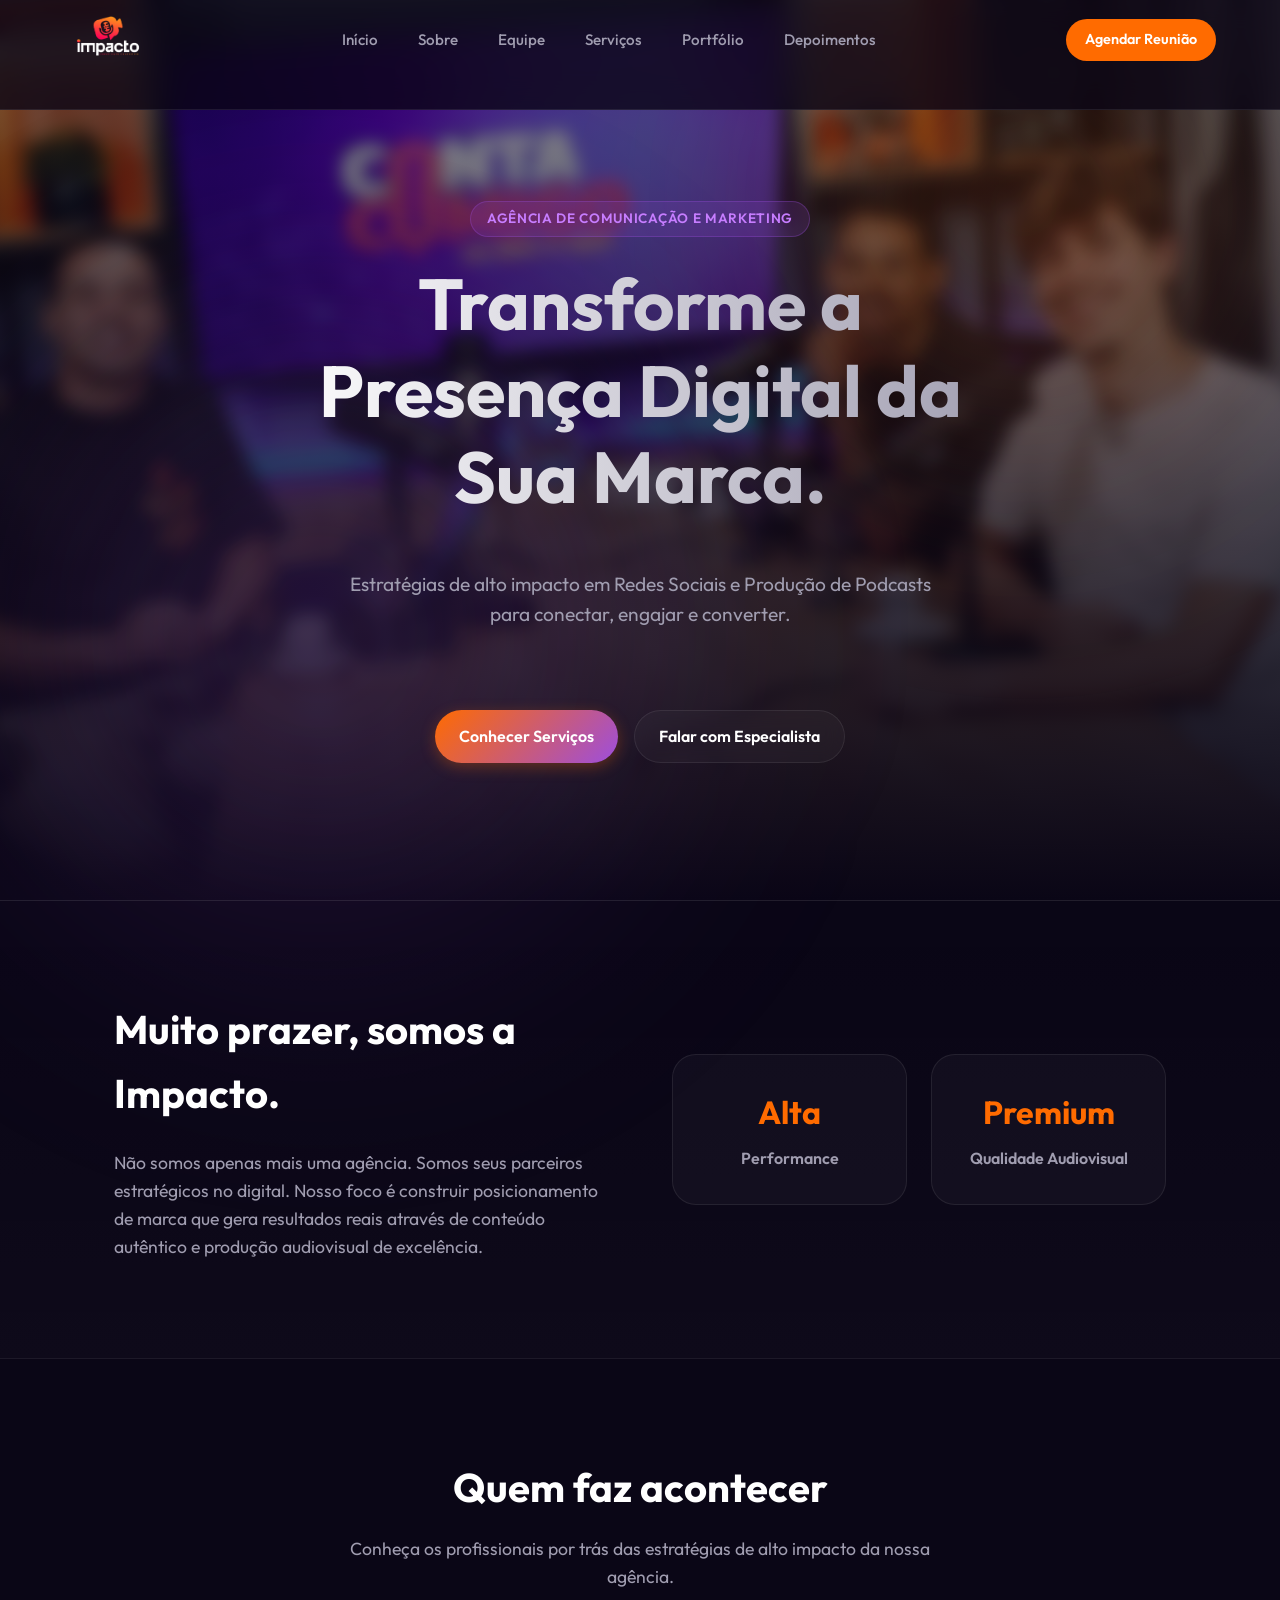
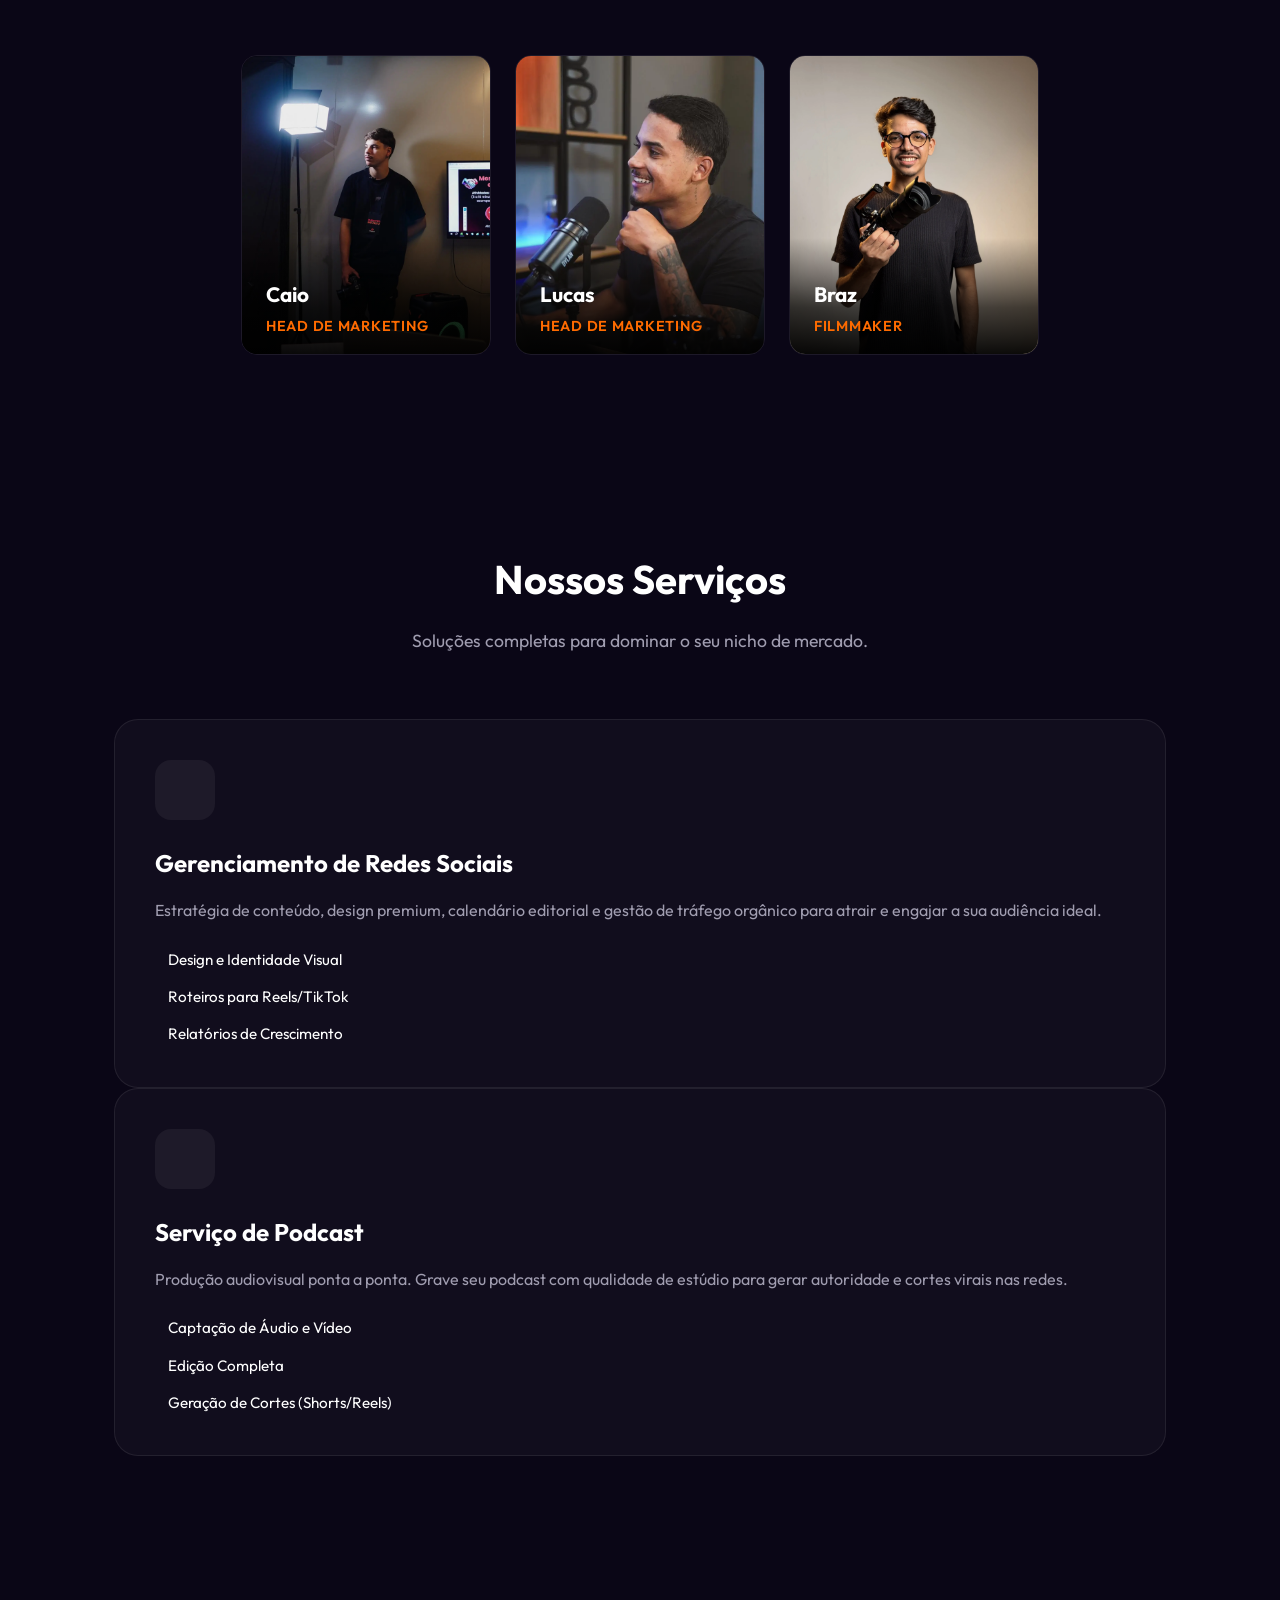
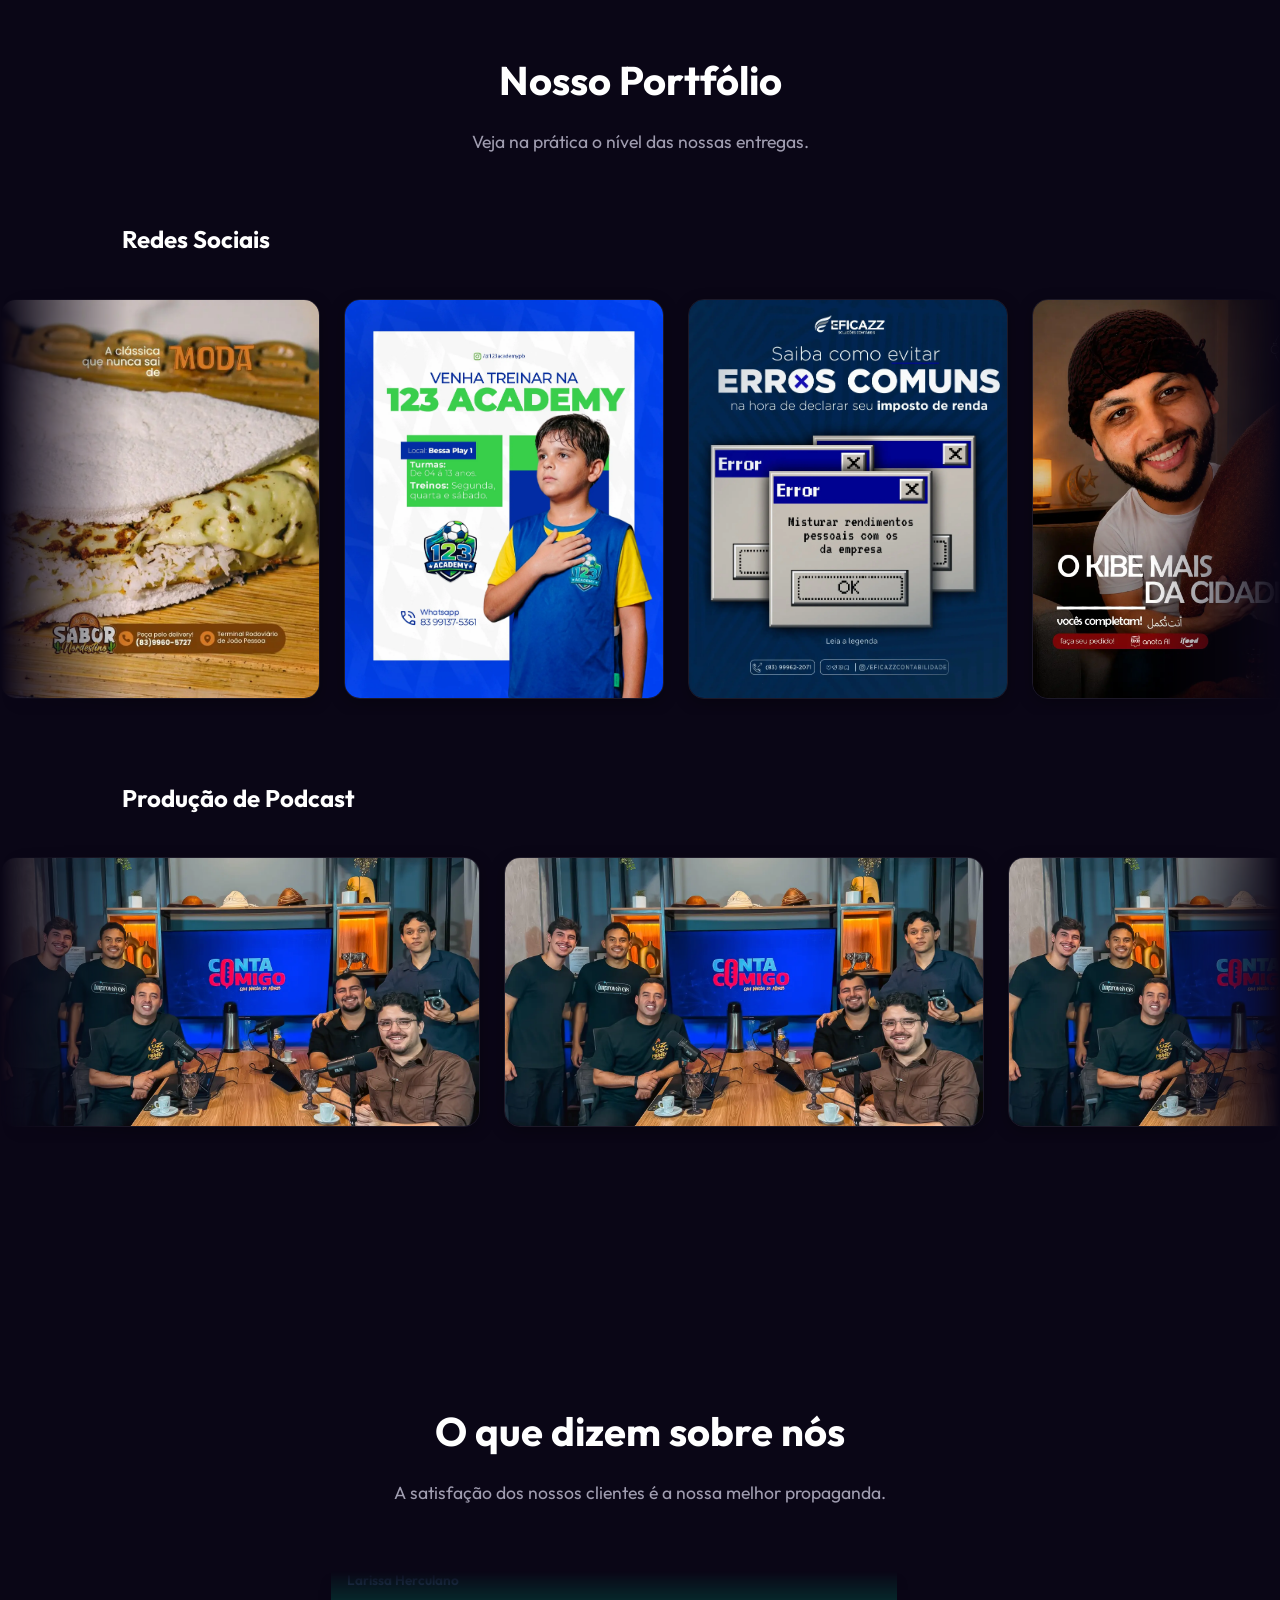
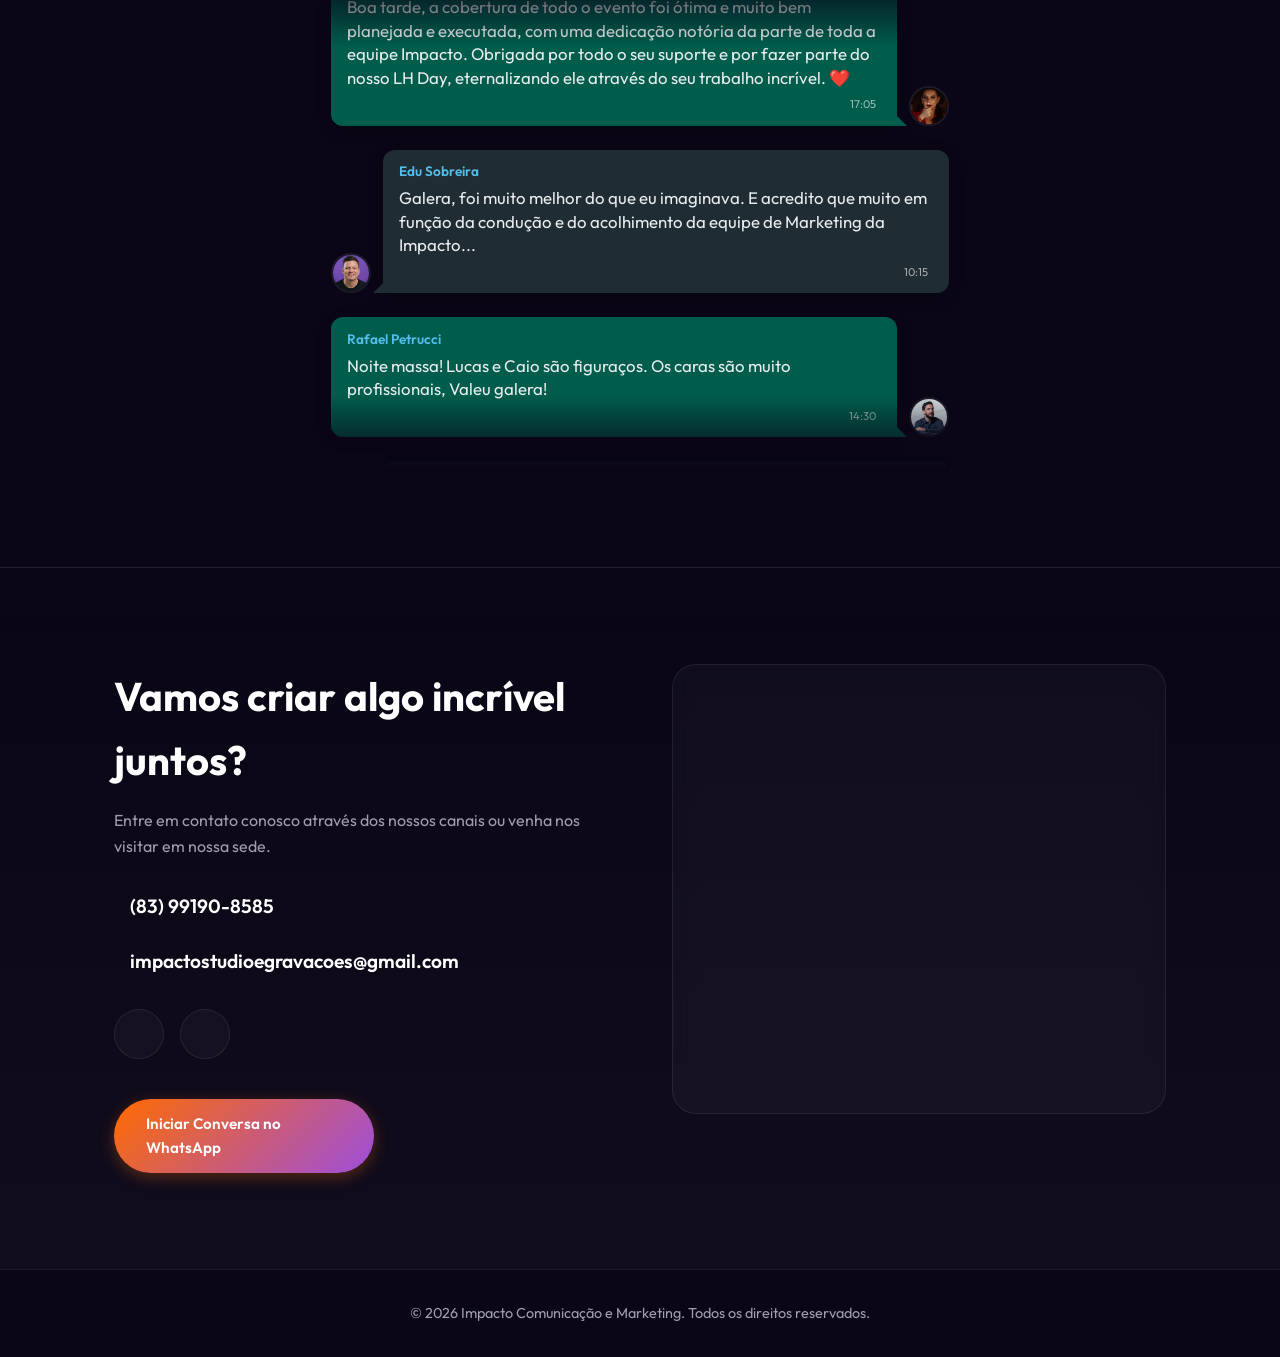
==== commit 4f283d82: "Add files via upload" ====
--- a/marketing_agency/index.html
+++ b/marketing_agency/index.html
@@ -43,7 +43,7 @@
                 <li><a href="#sobre">Sobre</a></li>
                 <li><a href="#equipe">Equipe</a></li>
                 <li><a href="#servicos">Serviços</a></li>
-                <li><a href="#portfolio">Portfólio</a></li>
+                                <li><a href="clientes.html" target="_blank">Portfólio</a></li>
                 <li><a href="#depoimentos">Depoimentos</a></li>
             </ul>
             <a href="#contato" class="nav-cta">Agendar Reunião</a>
@@ -385,16 +385,16 @@
             <div class="container contact-container">
                 <div class="contact-info">
                     <h2>Vamos criar algo incrível juntos?</h2>
-                    <p>Preencha os dados ao lado para falar diretamente com nossa equipe no WhatsApp, ou utilize os canais abaixo.</p>
+                    <p>Entre em contato conosco através dos nossos canais ou venha nos visitar em nossa sede.</p>
                     
                     <div class="contact-details">
                         <a href="https://api.whatsapp.com/send?phone=5583991908585" target="_blank" class="contact-link">
                             <i class="ph ph-whatsapp-logo"></i>
                             (83) 99190-8585
                         </a>
-                        <a href="mailto:contato@impacto.com.br" class="contact-link">
+                        <a href="mailto:impactostudioegravacoes@gmail.com" class="contact-link">
                             <i class="ph ph-envelope-simple"></i>
-                            contato@impacto.com.br
+                            impactostudioegravacoes@gmail.com
                         </a>
                     </div>
                     
@@ -402,24 +402,54 @@
                         <a href="https://www.instagram.com/impactoagenciaof/" target="_blank" aria-label="Instagram"><i class="ph ph-instagram-logo"></i></a>
                         <a href="https://www.youtube.com/@IMPACTOCOMUNICA%C3%87%C3%83OEMARKETING" target="_blank" aria-label="YouTube"><i class="ph ph-youtube-logo"></i></a>
                     </div>
+
+                    <a href="https://api.whatsapp.com/send?phone=5583991908585" target="_blank" class="btn btn-primary btn-block contact-cta-btn">
+                        <i class="ph-bold ph-whatsapp-logo"></i> Iniciar Conversa no WhatsApp
+                    </a>
                 </div>
                 
                 <div class="contact-form-wrapper">
-                    <!-- O formulário usa javascript inline simples para abrir o WhatsApp com a mensagem -->
-                    <form class="contact-form" onsubmit="event.preventDefault(); var nome = document.getElementById('nome').value; var msg = document.getElementById('mensagem').value; var url = 'https://api.whatsapp.com/send?phone=5583991908585&text=' + encodeURIComponent('Olá, me chamo ' + nome + '. ' + msg); window.open(url, '_blank');">
-                        <h3>Iniciar Conversa</h3>
-                        <div class="form-group">
-                            <label for="nome">Seu Nome</label>
-                            <input type="text" id="nome" placeholder="Como podemos te chamar?" required>
-                        </div>
-                        <div class="form-group">
-                            <label for="mensagem">Mensagem</label>
-                            <textarea id="mensagem" rows="4" placeholder="Fale um pouco sobre a sua necessidade..." required></textarea>
-                        </div>
-                        <button type="submit" class="btn btn-primary btn-block">
-                            <i class="ph-bold ph-whatsapp-logo"></i> Enviar para WhatsApp
-                        </button>
-                    </form>
+                    <div class="map-container" id="map-trigger">
+                        <iframe 
+                            src="https://www.google.com/maps/embed?pb=!1m18!1m12!1m3!1d3959.088827725969!2d-34.88763842426359!3d-7.115682192887633!2m3!1f0!2f0!3f0!3m2!1i1024!2i768!4f13.1!3m3!1m2!1s0x7ace810a08e705b%3A0x6b490d1f73b88b7!2sR.%20Gama%20Rosa%2C%2034%20-%20Roger%2C%20Jo%C3%A3o%20Pessoa%20-%20PB%2C%2058020-210!5e0!3m2!1spt-BR!2sbr!4v1715632000000!5m2!1spt-BR!2sbr" 
+                            width="100%" 
+                            height="100%" 
+                            style="border:0;" 
+                            allowfullscreen="" 
+                            loading="lazy" 
+                            referrerpolicy="no-referrer-when-downgrade">
+                        </iframe>
+                        <div class="map-overlay">
+                            <span class="btn btn-secondary"><i class="ph ph-navigation-arrow"></i> Ver Rotas</span>
+                        </div>
+                    </div>
+                </div>
+
+                <!-- Modal de Rotas -->
+                <div id="routes-modal" class="modal">
+                    <div class="modal-content animate-modal">
+                        <button class="close-modal">&times;</button>
+                        <h3>Como deseja chegar?</h3>
+                        <p>Escolha seu aplicativo favorito para navegar até a nossa sede.</p>
+                        <div class="routes-grid">
+                            <a href="https://www.google.com/maps/dir/?api=1&destination=Rua%20Gama%20Rosa%2C%2034%20-%20Roger%2C%20Jo%C3%A3o%20Pessoa%20-%20PB" target="_blank" class="route-option">
+                                <div class="route-icon google-maps"><i class="ph-fill ph-google-logo"></i></div>
+                                <span>Google Maps</span>
+                            </a>
+                            <a href="https://waze.com/ul?q=Rua%20Gama%20Rosa%2C%2034%20-%20Roger%2C%20Jo%C3%A3o%20Pessoa%20-%20PB&ll=-7.1156822,-34.8876384&navigate=yes" target="_blank" class="route-option">
+                                <div class="route-icon waze"><i class="ph-fill ph-navigation-arrow"></i></div>
+                                <span>Waze</span>
+                            </a>
+                            <a href="https://m.uber.com/ul/?action=setPickup&dropoff[latitude]=-7.1156822&dropoff[longitude]=-34.8876384" target="_blank" class="route-option">
+                                <div class="route-icon uber"><i class="ph-fill ph-car"></i></div>
+                                <span>Uber</span>
+                            </a>
+                            <a href="https://99app.com/" target="_blank" class="route-option">
+                                <div class="route-icon taxi-99"><i class="ph-fill ph-taxi"></i></div>
+                                <span>99 Taxi</span>
+                            </a>
+                        </div>
+                    </div>
                 </div>
             </div>
         </section>
@@ -434,6 +464,27 @@
 
     <!-- Scripts de Animação -->
     <script>
+        // Mobile Menu Toggle
+        const menuBtn = document.querySelector('.mobile-menu-btn');
+        const navLinks = document.querySelector('.nav-links');
+        const navLinksItems = document.querySelectorAll('.nav-links a');
+
+        menuBtn.addEventListener('click', () => {
+            navLinks.classList.toggle('active');
+            const icon = menuBtn.querySelector('i');
+            icon.classList.toggle('ph-list');
+            icon.classList.toggle('ph-x');
+        });
+
+        navLinksItems.forEach(link => {
+            link.addEventListener('click', () => {
+                navLinks.classList.remove('active');
+                const icon = menuBtn.querySelector('i');
+                icon.classList.add('ph-list');
+                icon.classList.remove('ph-x');
+            });
+        });
+
         // Animação de Scroll
         const observer = new IntersectionObserver((entries) => {
             entries.forEach(entry => {
@@ -475,7 +526,7 @@
             }
         });
 
-        // Drag to Scroll
+        // Drag & Touch to Scroll
         marquee.addEventListener('mousedown', (e) => {
             isDown = true;
             marquee.classList.add('active');
@@ -483,6 +534,13 @@
             startY = e.pageY - marquee.offsetTop;
             scrollTop = marquee.scrollTop;
         });
+
+        marquee.addEventListener('touchstart', (e) => {
+            isDown = true;
+            marquee.style.scrollSnapType = 'none';
+            startY = e.touches[0].pageY - marquee.offsetTop;
+            scrollTop = marquee.scrollTop;
+        }, { passive: true });
 
         const stopDragging = () => {
             if (!isDown) return;
@@ -501,13 +559,43 @@
 
         marquee.addEventListener('mouseleave', stopDragging);
         marquee.addEventListener('mouseup', stopDragging);
+        marquee.addEventListener('touchend', stopDragging);
 
         marquee.addEventListener('mousemove', (e) => {
             if (!isDown) return;
             e.preventDefault();
             const y = e.pageY - marquee.offsetTop;
-            const walk = (y - startY) * 1.5; // Ajuste de sensibilidade
+            const walk = (y - startY) * 1.5;
             marquee.scrollTop = scrollTop - walk;
+        });
+
+        marquee.addEventListener('touchmove', (e) => {
+            if (!isDown) return;
+            const y = e.touches[0].pageY - marquee.offsetTop;
+            const walk = (y - startY) * 1.5;
+            marquee.scrollTop = scrollTop - walk;
+        }, { passive: true });
+
+        // Modal de Rotas logic
+        const mapTrigger = document.getElementById('map-trigger');
+        const routesModal = document.getElementById('routes-modal');
+        const closeModal = document.querySelector('.close-modal');
+
+        mapTrigger.addEventListener('click', () => {
+            routesModal.classList.add('active');
+            document.body.style.overflow = 'hidden'; // Prevent scroll
+        });
+
+        closeModal.addEventListener('click', () => {
+            routesModal.classList.remove('active');
+            document.body.style.overflow = ''; // Restore scroll
+        });
+
+        window.addEventListener('click', (e) => {
+            if (e.target === routesModal) {
+                routesModal.classList.remove('active');
+                document.body.style.overflow = '';
+            }
         });
     </script>
 </body>
--- a/marketing_agency/style.css
+++ b/marketing_agency/style.css
@@ -206,7 +206,7 @@
 .nav-container {
     max-width: 1200px;
     margin: 0 auto;
-    height: 100%;
+    height: 80px;
     padding: 0 1.5rem;
     display: flex;
     justify-content: space-between;
@@ -214,24 +214,25 @@
 }
 
 .nav-logo img {
-    height: 80px;
+    height: 40px;
+    width: auto;
     border-radius: 8px;
     object-fit: contain;
 }
 
 .nav-links {
     display: flex;
-    gap: 2rem;
+    gap: 2.5rem;
 }
 
 .nav-links a {
     font-size: 0.95rem;
-    font-weight: 600;
+    font-weight: 500;
     color: var(--text-muted);
 }
 
-.nav-links a:hover {
-    color: white;
+.nav-links a:hover, .nav-links a.active {
+    color: var(--text-main);
 }
 
 .nav-cta {
@@ -253,22 +254,68 @@
     background: none;
     border: none;
     color: white;
-    font-size: 1.5rem;
+    font-size: 2rem;
     cursor: pointer;
 }
 
 @media (max-width: 768px) {
-    .nav-links, .nav-cta { display: none; }
-    .mobile-menu-btn { display: block; }
+    .nav-cta {
+        display: none;
+    }
+
+    .nav-container {
+        padding: 0 1rem;
+        height: 80px;
+    }
+
+    .nav-logo img {
+        height: 35px;
+        margin-top: 8px;
+    }
+
+    .mobile-menu-btn {
+        display: block;
+    }
+
+    .nav-links {
+        position: fixed;
+        top: 80px;
+        left: -100%;
+        width: 100%;
+        height: calc(100vh - 80px);
+        background: var(--bg-dark);
+        flex-direction: column;
+        align-items: center;
+        padding-top: 3rem;
+        transition: 0.3s ease-in-out;
+        z-index: 999;
+    }
+
+.nav-links.active {
+        left: 0;
+        display: flex;
+        justify-content: center;
+        text-align: center;
+    }
+
+    .nav-links a {
+        font-size: 1.2rem;
+    }
 }
 
 /* Hero Section */
 .hero-section {
-    padding: 12rem 0 8rem;
+    padding: 10rem 0 6rem;
     min-height: 100vh;
     display: flex;
     align-items: center;
     text-align: center;
+}
+
+@media (max-width: 768px) {
+    .hero-section {
+        padding-top: 140px;
+    }
 }
 
 .hero-content {
@@ -292,25 +339,38 @@
     text-transform: uppercase;
 }
 
-.hero-title {
-    font-size: clamp(2.5rem, 5vw, 4.5rem);
-    font-weight: 800;
-    line-height: 1.1;
+.hero-content h1 {
+    font-size: clamp(2rem, 10vw, 4.5rem);
+    line-height: 1.2;
+    margin-bottom: 1.5rem;
     background: linear-gradient(to right, #fff, #a09db0);
     -webkit-background-clip: text;
     -webkit-text-fill-color: transparent;
 }
 
-.hero-subtitle {
-    font-size: clamp(1.1rem, 2vw, 1.3rem);
+.hero-content p {
+    font-size: clamp(1rem, 4vw, 1.2rem);
     color: var(--text-muted);
     max-width: 600px;
+    margin: 0 auto 2.5rem;
 }
 
 .hero-buttons {
     display: flex;
     gap: 1rem;
     margin-top: 1rem;
+}
+
+@media (max-width: 768px) {
+    .hero-buttons {
+        flex-direction: column;
+        width: 100%;
+        padding: 0 1rem;
+    }
+    
+    .btn {
+        width: 100%;
+    }
 }
 
 @media (max-width: 480px) {
@@ -433,11 +493,22 @@
     letter-spacing: 0.05em;
 }
 
+@media (max-width: 768px) {
+    .team-grid { flex-direction: column; align-items: center; }
+    .team-card { width: 100%; max-width: 350px; }
+}
+
 /* Services */
-.services-grid {
+.service-grid {
     display: grid;
-    grid-template-columns: repeat(auto-fit, minmax(350px, 1fr));
+    grid-template-columns: repeat(auto-fit, minmax(300px, 1fr));
     gap: 2rem;
+}
+
+@media (max-width: 768px) {
+    .service-grid {
+        grid-template-columns: 1fr;
+    }
 }
 
 .service-card {
@@ -591,6 +662,23 @@
 
 @media (max-width: 768px) {
     .grid-video { grid-template-columns: 1fr; }
+    .video-format { width: 280px; }
+    .feed-format { width: 220px; }
+    
+    .hero-content, .section-header, .service-card, .team-card, .contact-info {
+        text-align: center !important;
+        display: flex;
+        flex-direction: column;
+        align-items: center;
+    }
+    
+    .hero-buttons, .contact-socials {
+        justify-content: center !important;
+    }
+
+    .section-header h2 {
+        font-size: 2rem;
+    }
 }
 
 /* Feedbacks (WhatsApp Bubbles) */
@@ -759,6 +847,7 @@
 .contact-socials {
     display: flex;
     gap: 1rem;
+    margin-bottom: 2.5rem;
 }
 
 .contact-socials a {
@@ -778,49 +867,172 @@
     border-color: var(--c-orange);
 }
 
+.contact-cta-btn {
+    max-width: 260px;
+    font-size: 0.95rem;
+    padding: 0.8rem 1.5rem;
+}
+
 .contact-form-wrapper {
     background: var(--bg-card);
     border: 1px solid var(--border-color);
     border-radius: var(--border-radius-lg);
-    padding: 2.5rem;
+    padding: 0.8rem;
     backdrop-filter: blur(10px);
-}
-
-.contact-form h3 {
-    font-size: 1.5rem;
-    margin-bottom: 1.5rem;
-}
-
-.form-group {
-    margin-bottom: 1.5rem;
-}
-
-.form-group label {
-    display: block;
+    overflow: hidden;
+    height: 450px;
+}
+
+.map-container {
+    position: relative;
+    width: 100%;
+    height: 100%;
+    border-radius: var(--border-radius-md);
+    overflow: hidden;
+    transition: var(--transition);
+    cursor: pointer;
+}
+
+.map-overlay {
+    position: absolute;
+    top: 0;
+    left: 0;
+    width: 100%;
+    height: 100%;
+    background: rgba(0,0,0,0.2);
+    display: flex;
+    align-items: center;
+    justify-content: center;
+    opacity: 0;
+    transition: var(--transition);
+    pointer-events: none;
+    backdrop-filter: blur(2px);
+}
+
+.map-container:hover .map-overlay {
+    opacity: 1;
+}
+
+.map-container iframe {
+    pointer-events: none; /* Permite que o clique passe para o container pai */
+}
+
+/* Modal Styles */
+.modal {
+    position: fixed;
+    top: 0;
+    left: 0;
+    width: 100%;
+    height: 100%;
+    background: rgba(0,0,0,0.8);
+    backdrop-filter: blur(10px);
+    display: flex;
+    align-items: center;
+    justify-content: center;
+    z-index: 2000;
+    opacity: 0;
+    visibility: hidden;
+    transition: var(--transition);
+}
+
+.modal.active {
+    opacity: 1;
+    visibility: visible;
+}
+
+.modal-content {
+    background: #151026;
+    border: 1px solid var(--border-color);
+    padding: 3rem 2rem;
+    border-radius: var(--border-radius-lg);
+    width: 90%;
+    max-width: 500px;
+    text-align: center;
+    position: relative;
+    transform: translateY(20px);
+    transition: var(--transition);
+}
+
+.modal.active .modal-content {
+    transform: translateY(0);
+}
+
+.close-modal {
+    position: absolute;
+    top: 1.5rem;
+    right: 1.5rem;
+    background: none;
+    border: none;
+    color: var(--text-muted);
+    font-size: 2rem;
+    cursor: pointer;
+    line-height: 1;
+}
+
+.modal-content h3 {
+    font-size: 1.8rem;
     margin-bottom: 0.5rem;
+}
+
+.modal-content p {
     color: var(--text-muted);
-    font-size: 0.9rem;
-}
-
-.form-group input, .form-group textarea {
-    width: 100%;
-    background: rgba(0,0,0,0.2);
+    margin-bottom: 2.5rem;
+}
+
+.routes-grid {
+    display: grid;
+    grid-template-columns: 1fr 1fr;
+    gap: 1.5rem;
+}
+
+.route-option {
+    background: rgba(255,255,255,0.03);
     border: 1px solid var(--border-color);
-    padding: 1rem;
-    border-radius: var(--border-radius-sm);
-    color: white;
-    font-family: inherit;
+    padding: 1.5rem;
+    border-radius: var(--border-radius-md);
+    display: flex;
+    flex-direction: column;
+    align-items: center;
+    gap: 1rem;
     transition: var(--transition);
 }
 
-.form-group input:focus, .form-group textarea:focus {
-    outline: none;
+.route-option:hover {
+    background: rgba(255,255,255,0.08);
+    transform: translateY(-5px);
     border-color: var(--c-orange);
-    background: rgba(0,0,0,0.5);
+}
+
+.route-icon {
+    width: 60px;
+    height: 60px;
+    border-radius: 16px;
+    display: flex;
+    align-items: center;
+    justify-content: center;
+    font-size: 2.2rem;
+}
+
+.google-maps { background: #4285F4; color: white; }
+.waze { background: #33CCFF; color: white; }
+.uber { background: #000000; color: white; border: 1px solid rgba(255,255,255,0.1); }
+.taxi-99 { background: #FFD200; color: #000; }
+
+.route-option span {
+    font-weight: 600;
+    font-size: 1rem;
+}
+
+@media (max-width: 480px) {
+    .routes-grid { grid-template-columns: 1fr; }
+    .modal-content { padding: 2.5rem 1.5rem; }
 }
 
 @media (max-width: 768px) {
     .contact-container { grid-template-columns: 1fr; }
+    .contact-cta-btn { max-width: 100%; }
+    .contact-form-wrapper { height: 350px; }
+    .map-overlay { opacity: 1; background: rgba(0,0,0,0.1); }
 }
 
 /* Footer */
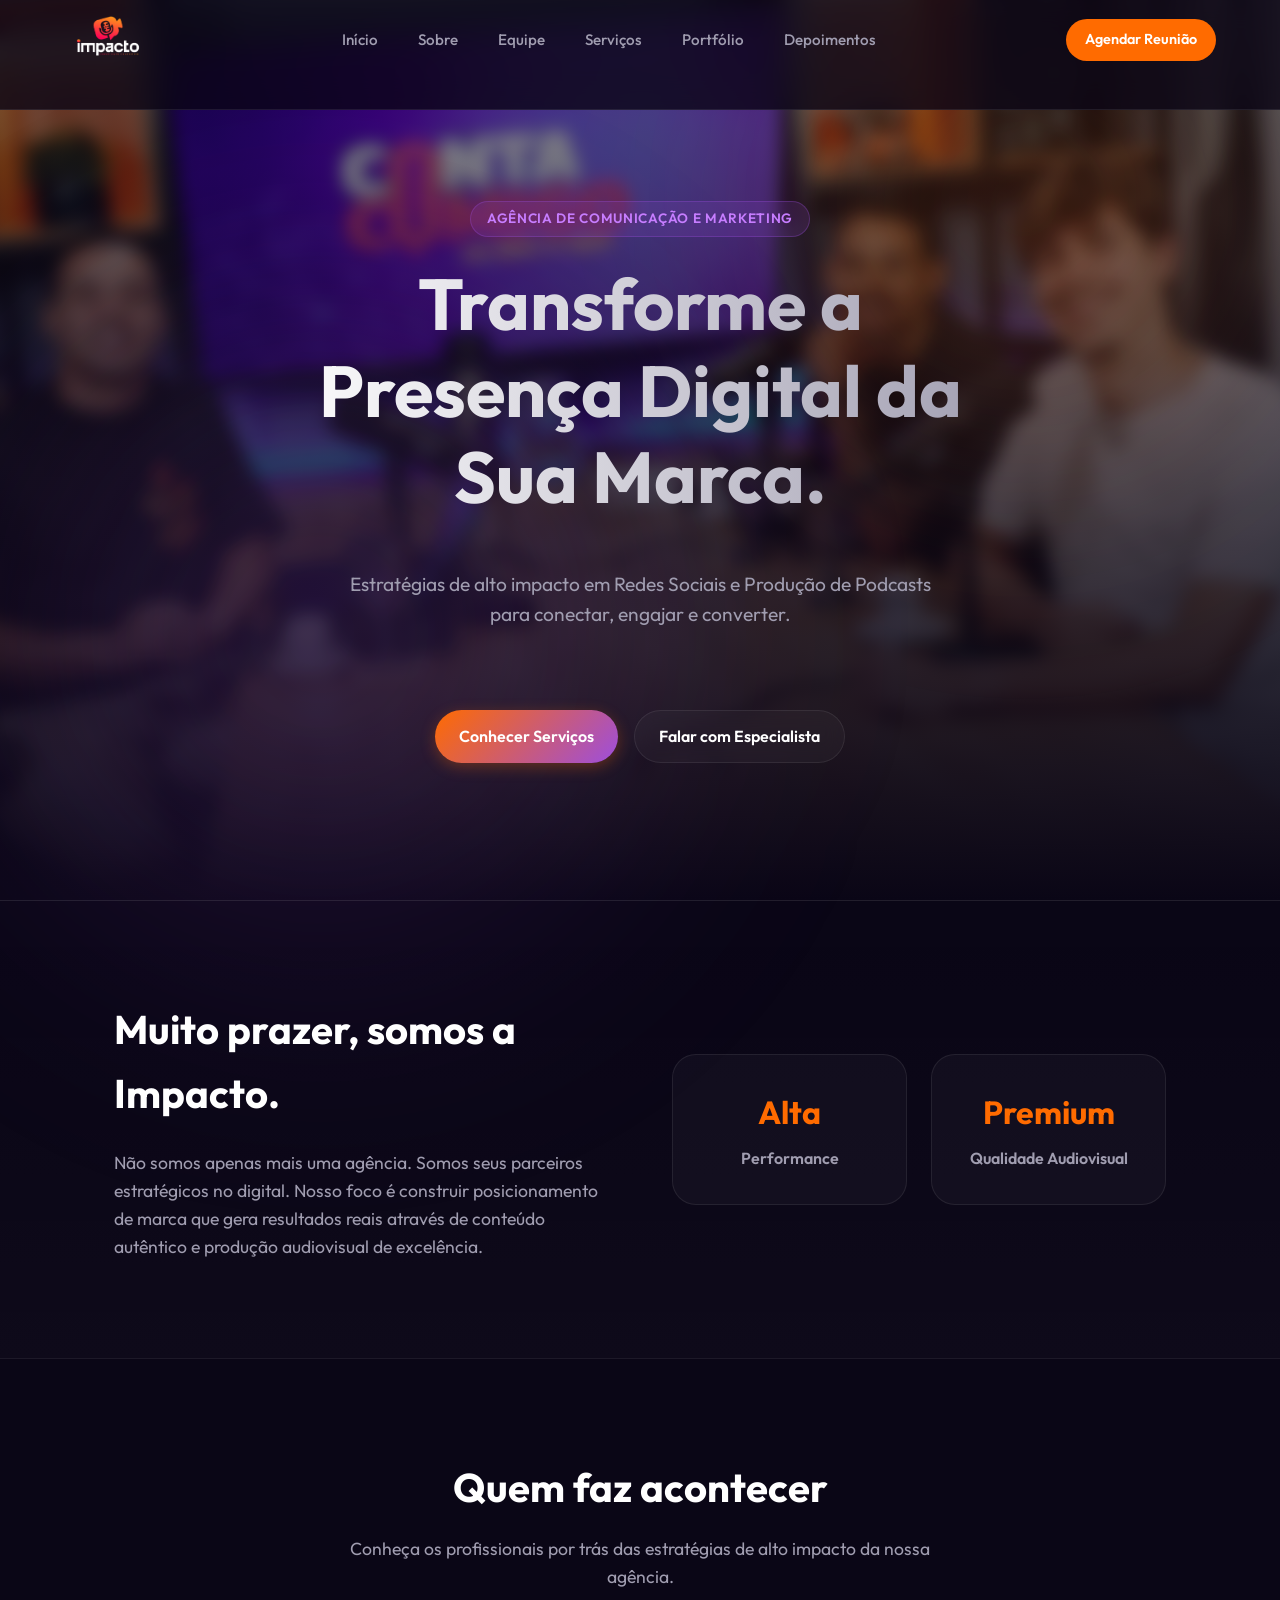
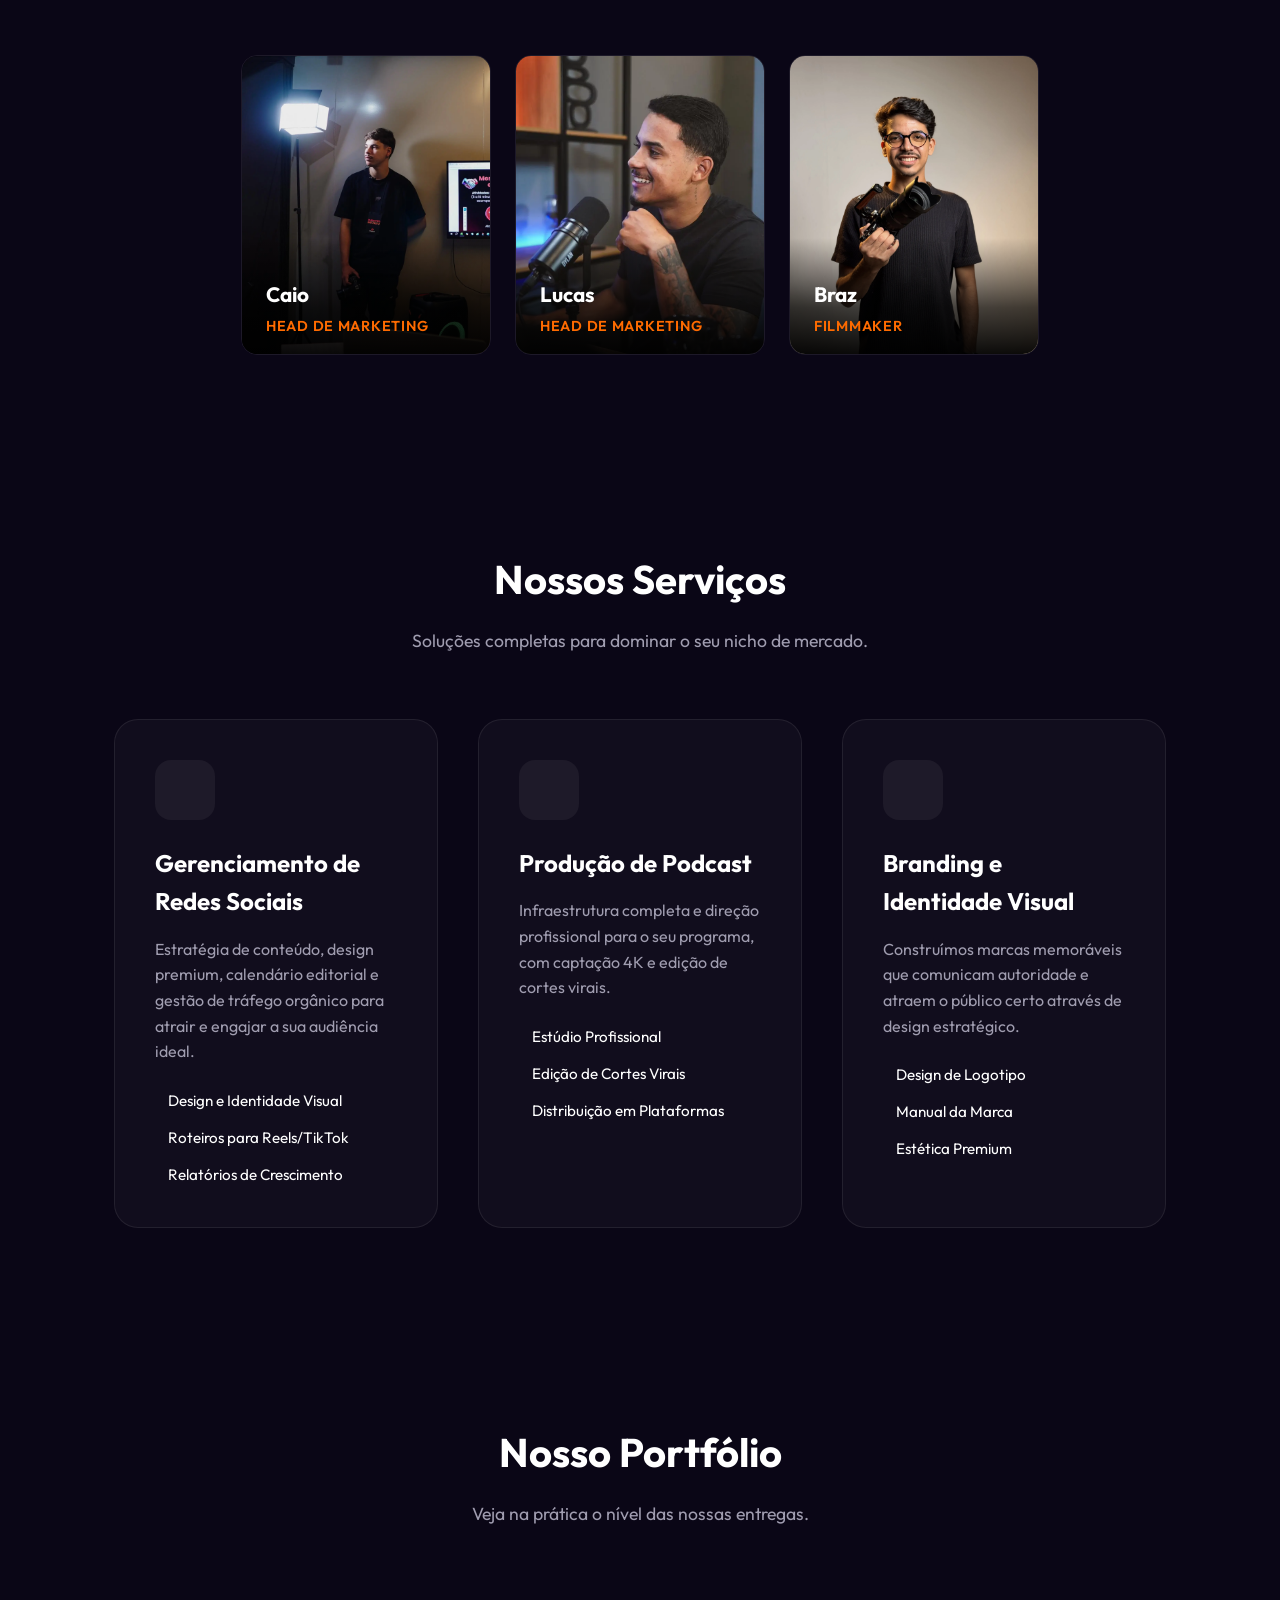
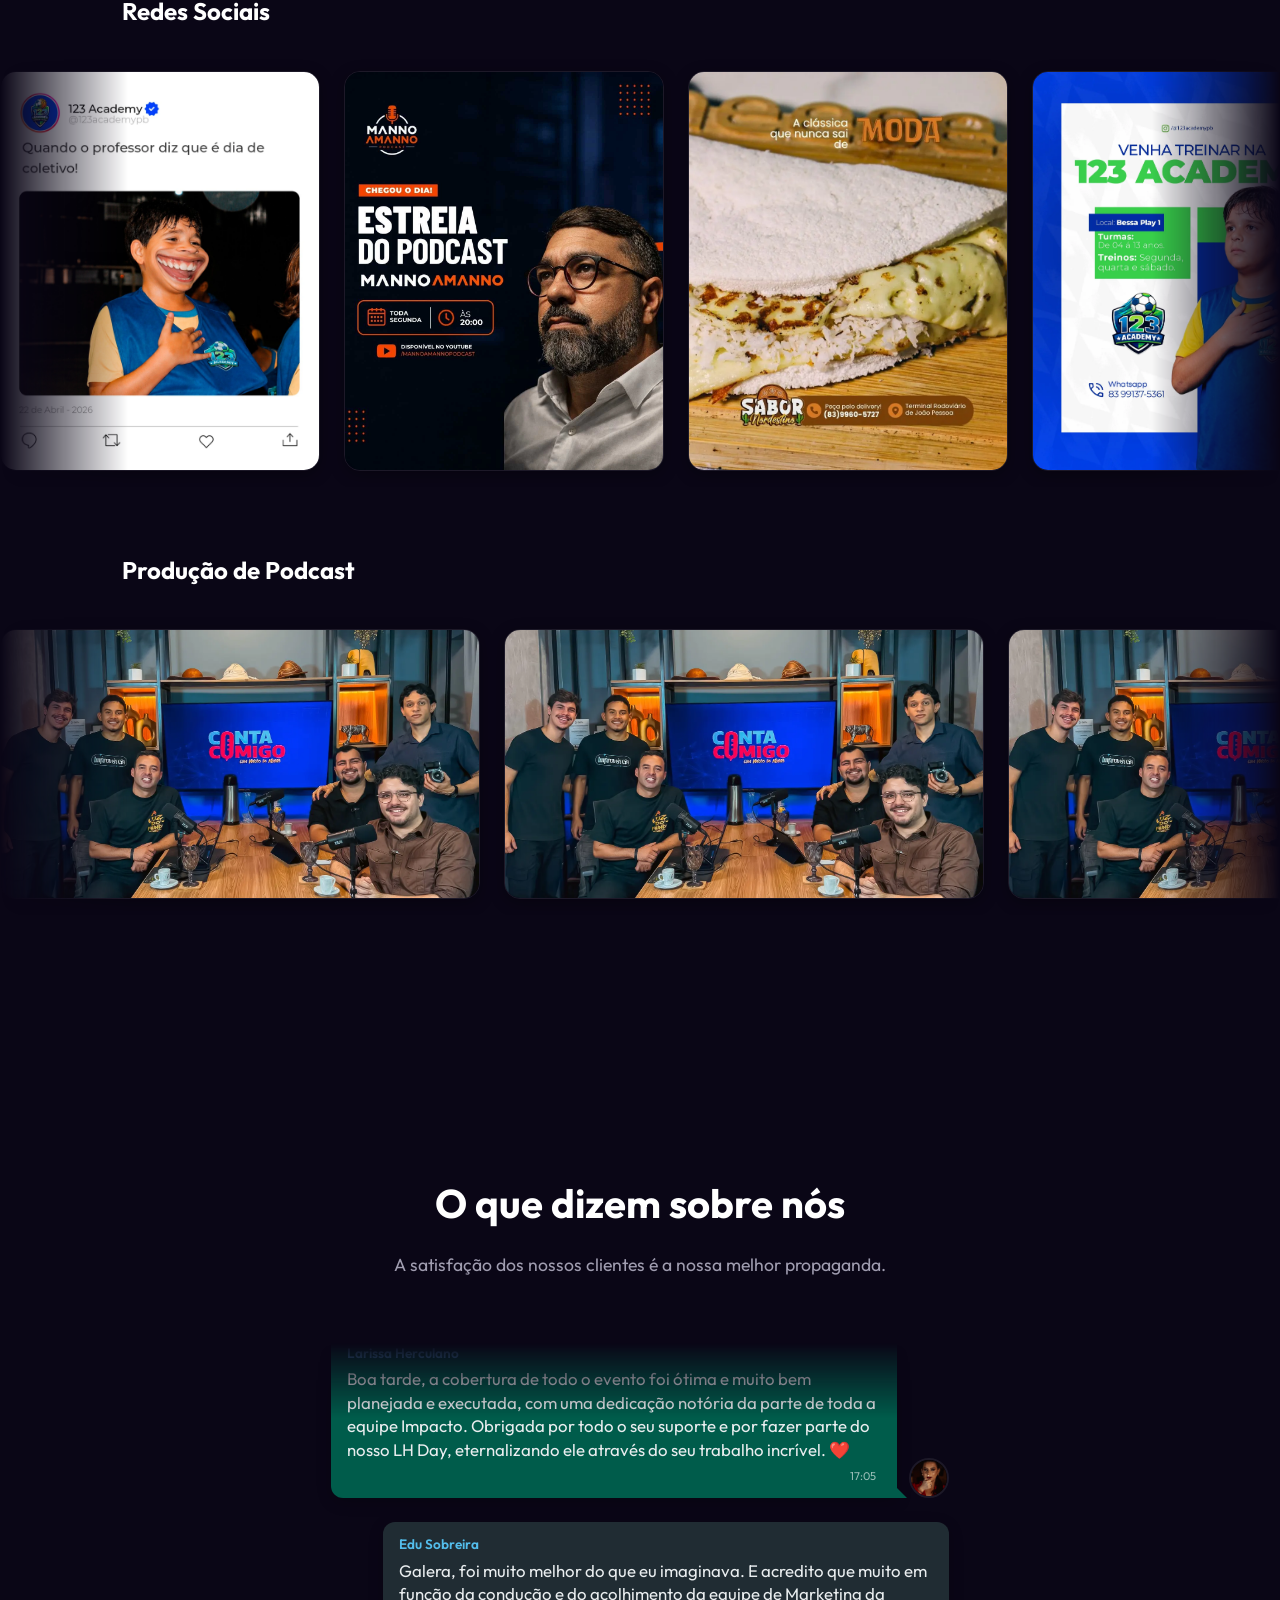
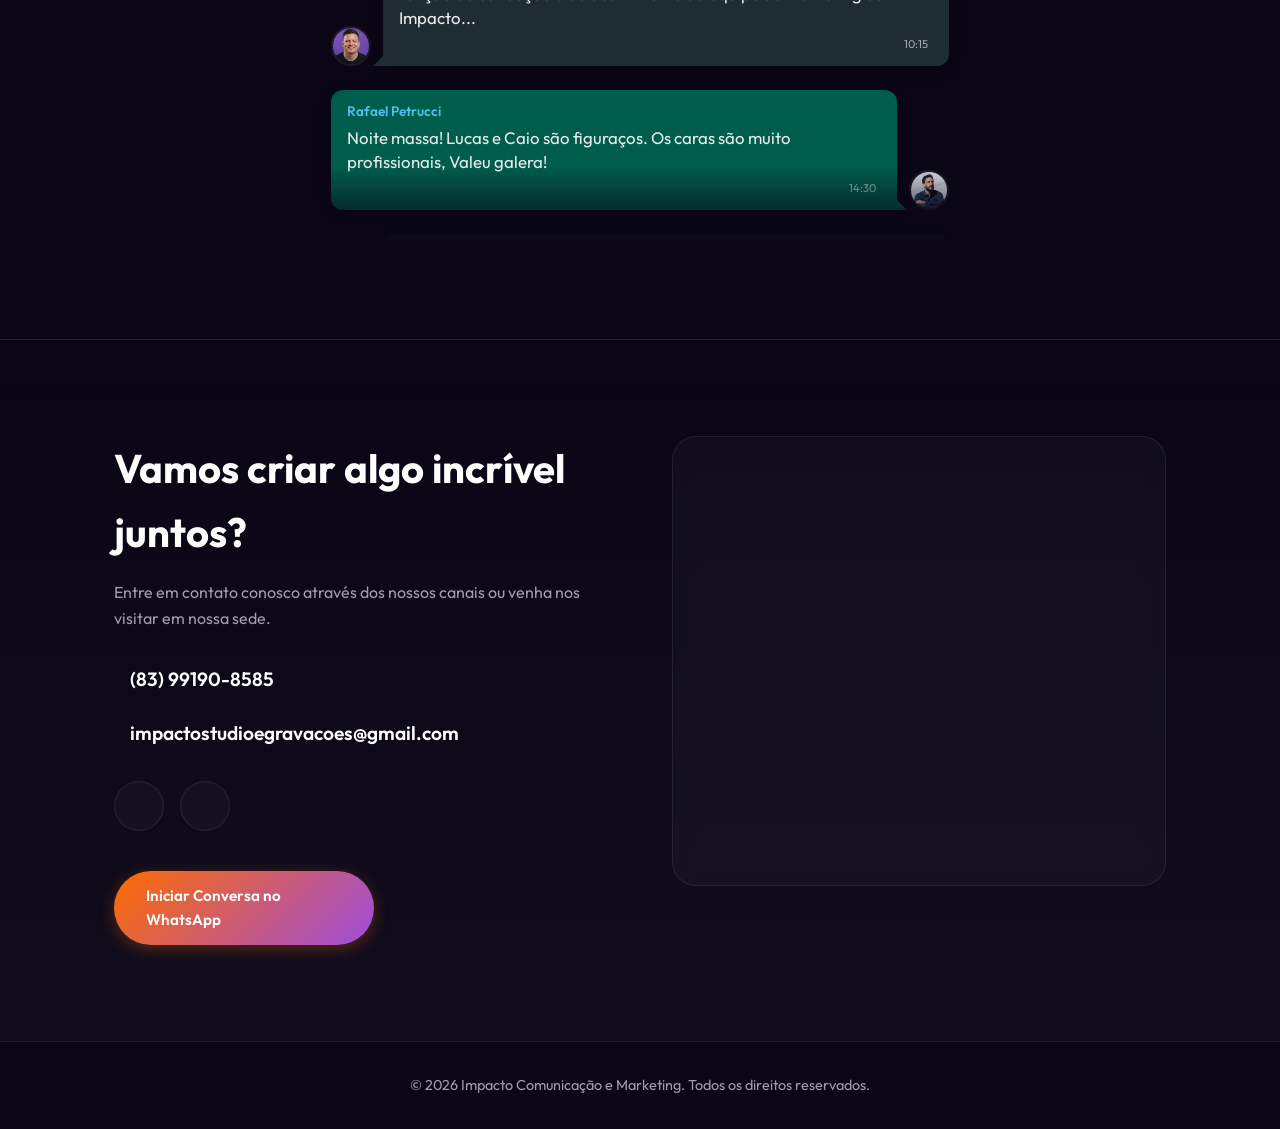
==== commit c475af50: "Add files via upload" ====
--- a/marketing_agency/index.html
+++ b/marketing_agency/index.html
@@ -39,12 +39,12 @@
                 <img src="logo.webp" alt="Impacto Logo">
             </a>
             <ul class="nav-links">
-                <li><a href="#home">Início</a></li>
-                <li><a href="#sobre">Sobre</a></li>
-                <li><a href="#equipe">Equipe</a></li>
-                <li><a href="#servicos">Serviços</a></li>
-                                <li><a href="clientes.html" target="_blank">Portfólio</a></li>
-                <li><a href="#depoimentos">Depoimentos</a></li>
+                                <li><a href="index.html">Início</a></li>
+                <li><a href="sobre.html">Sobre</a></li>
+                <li><a href="equipe.html">Equipe</a></li>
+                <li><a href="servicos.html">Serviços</a></li>
+                <li><a href="clientes.html">Portfólio</a></li>
+                <li><a href="depoimentos.html">Depoimentos</a></li>
             </ul>
             <a href="#contato" class="nav-cta">Agendar Reunião</a>
             
@@ -153,12 +153,26 @@
                         <div class="service-icon purple-icon">
                             <i class="ph ph-microphone-stage"></i>
                         </div>
-                        <h3>Serviço de Podcast</h3>
-                        <p>Produção audiovisual ponta a ponta. Grave seu podcast com qualidade de estúdio para gerar autoridade e cortes virais nas redes.</p>
+                        <h3>Produção de Podcast</h3>
+                        <p>Infraestrutura completa e direção profissional para o seu programa, com captação 4K e edição de cortes virais.</p>
                         <ul class="service-features">
-                            <li><i class="ph-bold ph-check"></i> Captação de Áudio e Vídeo</li>
-                            <li><i class="ph-bold ph-check"></i> Edição Completa</li>
-                            <li><i class="ph-bold ph-check"></i> Geração de Cortes (Shorts/Reels)</li>
+                            <li><i class="ph-bold ph-check"></i> Estúdio Profissional</li>
+                            <li><i class="ph-bold ph-check"></i> Edição de Cortes Virais</li>
+                            <li><i class="ph-bold ph-check"></i> Distribuição em Plataformas</li>
+                        </ul>
+                    </div>
+
+                    <!-- Serviço 3 (NOVO) -->
+                    <div class="service-card animate-on-scroll">
+                        <div class="service-icon orange-icon">
+                            <i class="ph ph-palette"></i>
+                        </div>
+                        <h3>Branding e Identidade Visual</h3>
+                        <p>Construímos marcas memoráveis que comunicam autoridade e atraem o público certo através de design estratégico.</p>
+                        <ul class="service-features">
+                            <li><i class="ph-bold ph-check"></i> Design de Logotipo</li>
+                            <li><i class="ph-bold ph-check"></i> Manual da Marca</li>
+                            <li><i class="ph-bold ph-check"></i> Estética Premium</li>
                         </ul>
                     </div>
                 </div>
@@ -276,15 +290,15 @@
                     <div class="whatsapp-grid">
                         <!-- Conjunto 1 -->
                         <div class="whatsapp-message">
-                            <img src="edu.webp" alt="Edu Sobreira" class="wa-avatar">
+                            <img src="edu.jpg" alt="Edu Sobreira" class="wa-avatar">
                             <div class="whatsapp-bubble">
                                 <div class="wa-sender">Edu Sobreira</div>
-                                <p>Galera, foi muito melhor do que eu imaginava. E acredito que muito em função da condução e do acolhimento da equipe de Marketing da Impacto. Vocês são muito bons e muito competentes. Vinicius de Morais, valorize esses meninos aí pq eles valem ouro heim.<br>E terão outras gravações em breve. Já já vamos marcar.</p>
+                                <p>Galera, foi muito melhor do que eu imaginava. E acredito que muito em função da condução e do acolhimento da equipe de Marketing da Impacto...</p>
                                 <span class="wa-time">10:15 <i class="ph-bold ph-checks" style="color: #53bdeb;"></i></span>
                             </div>
                         </div>
                         <div class="whatsapp-message">
-                            <img src="rafael.webp" alt="Rafael Petrucci" class="wa-avatar">
+                            <img src="rafael.jpg" alt="Rafael Petrucci" class="wa-avatar">
                             <div class="whatsapp-bubble">
                                 <div class="wa-sender">Rafael Petrucci</div>
                                 <p>Noite massa! Lucas e Caio são figuraços. Os caras são muito profissionais, Valeu galera!</p>
@@ -292,7 +306,7 @@
                             </div>
                         </div>
                         <div class="whatsapp-message">
-                            <img src="renato.webp" alt="Renato Alves" class="wa-avatar">
+                            <img src="renato.jpg" alt="Renato Alves" class="wa-avatar">
                             <div class="whatsapp-bubble">
                                 <div class="wa-sender">Renato Alves</div>
                                 <p>Caras, realmente o sentimento foi de casa. Ambiente e atendimentos dos rapazes muito acolhedor e natural.<br>Estão bem demais!!!</p>
@@ -300,7 +314,7 @@
                             </div>
                         </div>
                         <div class="whatsapp-message">
-                            <img src="larissa.webp" alt="Larissa Herculano" class="wa-avatar">
+                            <img src="larissa.jpg" alt="Larissa Herculano" class="wa-avatar">
                             <div class="whatsapp-bubble">
                                 <div class="wa-sender">Larissa Herculano</div>
                                 <p>Boa tarde, a cobertura de todo o evento foi ótima e muito bem planejada e executada, com uma dedicação notória da parte de toda a equipe Impacto. Obrigada por todo o seu suporte e por fazer parte do nosso LH Day, eternalizando ele através do seu trabalho incrível. ❤️</p>
@@ -310,7 +324,7 @@
 
                         <!-- Conjunto 2 -->
                         <div class="whatsapp-message">
-                            <img src="edu.webp" alt="Edu Sobreira" class="wa-avatar">
+                            <img src="edu.jpg" alt="Edu Sobreira" class="wa-avatar">
                             <div class="whatsapp-bubble">
                                 <div class="wa-sender">Edu Sobreira</div>
                                 <p>Galera, foi muito melhor do que eu imaginava. E acredito que muito em função da condução e do acolhimento da equipe de Marketing da Impacto...</p>
@@ -318,7 +332,7 @@
                             </div>
                         </div>
                         <div class="whatsapp-message">
-                            <img src="rafael.webp" alt="Rafael Petrucci" class="wa-avatar">
+                            <img src="rafael.jpg" alt="Rafael Petrucci" class="wa-avatar">
                             <div class="whatsapp-bubble">
                                 <div class="wa-sender">Rafael Petrucci</div>
                                 <p>Noite massa! Lucas e Caio são figuraços. Os caras são muito profissionais, Valeu galera!</p>
@@ -326,7 +340,7 @@
                             </div>
                         </div>
                         <div class="whatsapp-message">
-                            <img src="renato.webp" alt="Renato Alves" class="wa-avatar">
+                            <img src="renato.jpg" alt="Renato Alves" class="wa-avatar">
                             <div class="whatsapp-bubble">
                                 <div class="wa-sender">Renato Alves</div>
                                 <p>Caras, realmente o sentimento foi de casa. Ambiente e atendimentos dos rapazes muito acolhedor e natural.</p>
@@ -334,7 +348,7 @@
                             </div>
                         </div>
                         <div class="whatsapp-message">
-                            <img src="larissa.webp" alt="Larissa Herculano" class="wa-avatar">
+                            <img src="larissa.jpg" alt="Larissa Herculano" class="wa-avatar">
                             <div class="whatsapp-bubble">
                                 <div class="wa-sender">Larissa Herculano</div>
                                 <p>Boa tarde, a cobertura de todo o evento foi ótima e muito bem planejada e executada...</p>
@@ -342,9 +356,10 @@
                             </div>
                         </div>
 
+
                         <!-- Conjunto 3 -->
                         <div class="whatsapp-message">
-                            <img src="edu.webp" alt="Edu Sobreira" class="wa-avatar">
+                            <img src="edu.jpg" alt="Edu Sobreira" class="wa-avatar">
                             <div class="whatsapp-bubble">
                                 <div class="wa-sender">Edu Sobreira</div>
                                 <p>Galera, foi muito melhor do que eu imaginava...</p>
@@ -352,7 +367,7 @@
                             </div>
                         </div>
                         <div class="whatsapp-message">
-                            <img src="rafael.webp" alt="Rafael Petrucci" class="wa-avatar">
+                            <img src="rafael.jpg" alt="Rafael Petrucci" class="wa-avatar">
                             <div class="whatsapp-bubble">
                                 <div class="wa-sender">Rafael Petrucci</div>
                                 <p>Noite massa! Lucas e Caio são figuraços...</p>
@@ -360,7 +375,7 @@
                             </div>
                         </div>
                         <div class="whatsapp-message">
-                            <img src="renato.webp" alt="Renato Alves" class="wa-avatar">
+                            <img src="renato.jpg" alt="Renato Alves" class="wa-avatar">
                             <div class="whatsapp-bubble">
                                 <div class="wa-sender">Renato Alves</div>
                                 <p>Estão bem demais!!!</p>
@@ -368,13 +383,14 @@
                             </div>
                         </div>
                         <div class="whatsapp-message">
-                            <img src="larissa.webp" alt="Larissa Herculano" class="wa-avatar">
+                            <img src="larissa.jpg" alt="Larissa Herculano" class="wa-avatar">
                             <div class="whatsapp-bubble">
                                 <div class="wa-sender">Larissa Herculano</div>
                                 <p>Obrigada por todo o seu suporte e por fazer parte do nosso LH Day ❤️</p>
                                 <span class="wa-time">17:05 <i class="ph-bold ph-checks" style="color: #53bdeb;"></i></span>
                             </div>
                         </div>
+
                     </div>
                 </div>
             </div>
@@ -430,23 +446,36 @@
                     <div class="modal-content animate-modal">
                         <button class="close-modal">&times;</button>
                         <h3>Como deseja chegar?</h3>
-                        <p>Escolha seu aplicativo favorito para navegar até a nossa sede.</p>
+                        <p>Escolha seu aplicativo favorito (recomendado: 128x128px para os ícones).</p>
                         <div class="routes-grid">
                             <a href="https://www.google.com/maps/dir/?api=1&destination=Rua%20Gama%20Rosa%2C%2034%20-%20Roger%2C%20Jo%C3%A3o%20Pessoa%20-%20PB" target="_blank" class="route-option">
-                                <div class="route-icon google-maps"><i class="ph-fill ph-google-logo"></i></div>
+                                <div class="route-icon google-maps">
+                                    <img src="logo-googlemaps.webp" alt="Google Maps">
+                                </div>
+
                                 <span>Google Maps</span>
                             </a>
-                            <a href="https://waze.com/ul?q=Rua%20Gama%20Rosa%2C%2034%20-%20Roger%2C%20Jo%C3%A3o%20Pessoa%20-%20PB&ll=-7.1156822,-34.8876384&navigate=yes" target="_blank" class="route-option">
-                                <div class="route-icon waze"><i class="ph-fill ph-navigation-arrow"></i></div>
+                            <a href="https://waze.com/ul?ll=-7.115682,-34.887638&navigate=yes" target="_blank" class="route-option">
+                                <div class="route-icon waze">
+                                    <img src="logo-waze.webp" alt="Waze">
+                                </div>
+
                                 <span>Waze</span>
                             </a>
-                            <a href="https://m.uber.com/ul/?action=setPickup&dropoff[latitude]=-7.1156822&dropoff[longitude]=-34.8876384" target="_blank" class="route-option">
-                                <div class="route-icon uber"><i class="ph-fill ph-car"></i></div>
+                            <a href="https://m.uber.com/ul/?action=setPickup&pickup=my_location&dropoff[formatted_address]=Rua%20Gama%20Rosa%2C%2034%20-%20Roger%2C%20Jo%C3%A3o%20Pessoa%20-%20PB&dropoff[latitude]=-7.115682&dropoff[longitude]=-34.887638" target="_blank" class="route-option">
+                                <div class="route-icon uber">
+                                    <img src="logo-uber.webp" alt="Uber">
+                                </div>
+
                                 <span>Uber</span>
                             </a>
-                            <a href="https://99app.com/" target="_blank" class="route-option">
-                                <div class="route-icon taxi-99"><i class="ph-fill ph-taxi"></i></div>
-                                <span>99 Taxi</span>
+                            <a href="https://99app.com/passageiro/" target="_blank" class="route-option">
+                                <div class="route-icon taxi-99">
+                                    <img src="logo-99.webp" alt="99">
+                                </div>
+
+                                <span>99</span>
+
                             </a>
                         </div>
                     </div>
--- a/marketing_agency/style.css
+++ b/marketing_agency/style.css
@@ -494,22 +494,42 @@
 }
 
 @media (max-width: 768px) {
-    .team-grid { flex-direction: column; align-items: center; }
-    .team-card { width: 100%; max-width: 350px; }
-}
+    .team-grid { 
+        display: grid;
+        grid-template-columns: repeat(2, 1fr); /* 2 por linha no mobile */
+        gap: 1.5rem;
+    }
+    .team-card { width: 100%; max-width: none; }
+    .team-info h3 { font-size: 1.1rem; }
+    .team-info p { font-size: 0.75rem; }
+}
+
+@media (max-width: 480px) {
+    .team-grid { grid-template-columns: 1fr; } /* 1 por linha em telas muito pequenas */
+}
+
 
 /* Services */
-.service-grid {
+.services-grid {
     display: grid;
-    grid-template-columns: repeat(auto-fit, minmax(300px, 1fr));
-    gap: 2rem;
+    grid-template-columns: repeat(auto-fit, minmax(320px, 1fr));
+    gap: 2.5rem;
 }
 
 @media (max-width: 768px) {
-    .service-grid {
-        grid-template-columns: 1fr;
-    }
-}
+    .services-grid {
+        grid-template-columns: repeat(2, 1fr); /* 2 por linha no mobile */
+        gap: 1.5rem;
+    }
+    .service-card { padding: 1.5rem; }
+    .service-card h3 { font-size: 1.2rem; }
+}
+
+@media (max-width: 480px) {
+    .services-grid { grid-template-columns: 1fr; }
+}
+
+
 
 .service-card {
     background: var(--bg-card);
@@ -1011,7 +1031,16 @@
     align-items: center;
     justify-content: center;
     font-size: 2.2rem;
-}
+    overflow: hidden; /* Garante que a imagem respeite o arredondamento */
+}
+
+.route-icon img {
+    width: 100%;
+    height: 100%;
+    object-fit: cover;
+    border-radius: 12px; /* Levemente menor que o container para harmonia */
+}
+
 
 .google-maps { background: #4285F4; color: white; }
 .waze { background: #33CCFF; color: white; }
@@ -1085,3 +1114,469 @@
 .portfolio-item:nth-child(3) { transition-delay: 0.2s; }
 .portfolio-item:nth-child(4) { transition-delay: 0.3s; }
 .portfolio-item:nth-child(5) { transition-delay: 0.4s; }
+
+/* Client Grid Section */
+.clients-hero {
+    padding: 10rem 0 4rem;
+    text-align: center;
+}
+
+.clients-grid {
+    display: grid;
+    grid-template-columns: 1fr; /* Um card por linha para dar espaço ao conteúdo duplo */
+    gap: 3rem;
+    margin-bottom: 6rem;
+    max-width: 1000px;
+    margin-left: auto;
+    margin-right: auto;
+}
+
+.client-card {
+    display: grid;
+    grid-template-columns: 300px 1fr;
+    gap: 2.5rem;
+    background: var(--bg-card);
+    border: 1px solid var(--border-color);
+    border-radius: var(--border-radius-lg);
+    padding: 2.5rem;
+    align-items: center;
+    transition: var(--transition);
+    backdrop-filter: blur(10px);
+}
+
+
+
+.client-profile-side {
+    position: relative;
+    width: 300px;
+    height: 450px;
+    border-radius: var(--border-radius-lg);
+    overflow: hidden;
+    border: 1px solid var(--border-color);
+}
+
+.client-photo-main {
+    width: 100%;
+    height: 100%;
+    object-fit: cover;
+    display: block;
+}
+
+.client-info-overlay {
+    position: absolute;
+    bottom: 0;
+    left: 0;
+    width: 100%;
+    padding: 2.5rem 1.5rem 1.5rem;
+    background: linear-gradient(to top, rgba(0,0,0,0.95) 0%, rgba(0,0,0,0.7) 40%, transparent 100%);
+    text-align: left;
+    z-index: 5;
+}
+
+.client-badge {
+    display: inline-block;
+    padding: 0.4rem 1rem;
+    background: rgba(255, 107, 0, 0.2); /* Laranja sutil e transparente */
+    color: #fff;
+    font-size: 0.7rem;
+    font-weight: 700;
+    border-radius: 50px;
+    text-transform: uppercase;
+    letter-spacing: 1px;
+    backdrop-filter: blur(8px); /* Efeito de desfoque solicitado */
+    border: 1px solid rgba(255, 107, 0, 0.3);
+    white-space: nowrap;
+}
+
+
+.client-info-overlay h3 {
+    font-size: 1.8rem;
+    margin-bottom: 0.3rem;
+    color: white;
+    font-weight: 800;
+}
+
+.client-info-overlay p {
+    font-size: 0.9rem;
+    color: var(--c-orange);
+    font-weight: 800;
+    text-transform: uppercase;
+    letter-spacing: 0.05em;
+}
+
+
+
+
+.service-showcase-side {
+    position: relative;
+    display: flex;
+    flex-direction: column;
+    gap: 1.5rem;
+    overflow: hidden; /* Garante que o carrossel não vaze */
+}
+
+.service-carousel {
+    position: relative;
+    width: 100%;
+}
+
+.carousel-track-container {
+    overflow: hidden;
+    border-radius: var(--border-radius-md);
+    border: 1px solid var(--border-color);
+}
+
+.carousel-track {
+    display: flex;
+    transition: transform 0.5s cubic-bezier(0.4, 0, 0.2, 1);
+}
+
+.service-slide {
+    min-width: 100%;
+    display: flex;
+    flex-direction: column;
+    gap: 0;
+    border-left: 4px solid var(--c-purple); /* Borda roxa unificada */
+    border-radius: var(--border-radius-lg);
+    overflow: hidden;
+}
+
+
+
+.media-container {
+    position: relative;
+    width: 100%;
+    height: 450px;
+    background: rgba(0, 0, 0, 0.2);
+    display: flex;
+    align-items: center;
+    justify-content: center;
+    overflow: hidden;
+    border-radius: var(--border-radius-lg) var(--border-radius-lg) 0 0;
+    border: none;
+}
+
+
+.service-media, .video-player {
+    max-width: 95%; /* Pequeno recuo para as bordas arredondadas aparecerem */
+    max-height: 95%;
+    width: auto;
+    height: auto;
+    object-fit: contain;
+    z-index: 2;
+    border-radius: 12px; /* Arredondamento da imagem em si */
+}
+
+/* Botões de Navegação com efeito Glassmorphism */
+.carousel-btn {
+    position: absolute;
+    top: 225px; /* Ajustado para a nova altura de 450px */
+    transform: translateY(-50%);
+    background: rgba(255, 255, 255, 0.1);
+    border: 1px solid rgba(255, 255, 255, 0.1);
+    color: white;
+    width: 50px;
+    height: 50px;
+    border-radius: 50%;
+    display: flex;
+    align-items: center;
+    justify-content: center;
+    cursor: pointer;
+    z-index: 10;
+    transition: var(--transition);
+    backdrop-filter: blur(12px);
+    outline: none;
+    -webkit-tap-highlight-color: transparent;
+}
+
+.carousel-btn:hover {
+    background: rgba(255, 107, 0, 0.8);
+    border-color: var(--c-orange);
+    transform: translateY(-50%) scale(1.1);
+}
+
+.carousel-btn:focus {
+    outline: none;
+}
+
+.btn-prev { left: 15px; }
+.btn-next { right: 15px; }
+
+
+.service-description-box {
+    background: rgba(255,255,255,0.03);
+    padding: 1.5rem;
+    border-radius: 0 0 var(--border-radius-lg) var(--border-radius-lg);
+    min-height: 100px;
+    border-top: 1px solid rgba(255, 255, 255, 0.05);
+}
+
+
+
+.service-description-box label {
+    display: block;
+    font-size: 0.75rem;
+    color: var(--text-muted);
+    text-transform: uppercase;
+    margin-bottom: 0.5rem;
+    font-weight: 800;
+}
+
+.service-description-box p {
+    font-size: 1.1rem;
+    color: #fff;
+    line-height: 1.4;
+}
+
+/* Mobile Specific Optimizations */
+@media (max-width: 768px) {
+    :root {
+        --container-padding: 1.5rem;
+    }
+
+    .hero-title { font-size: 2.5rem; text-align: center; }
+    .hero-subtitle { font-size: 1rem; text-align: center; }
+    .hero-buttons { justify-content: center; width: 100%; }
+    .hero-buttons .btn { width: 100%; }
+
+    .section-header { text-align: center; }
+    .hero-badge { margin: 0 auto 1.5rem; }
+    
+    /* Centralização Global Mobile */
+    h2, h3, p { text-align: center; }
+    .about-text h2, .about-text p { text-align: center; }
+    .team-info { text-align: center; }
+    .client-info-overlay { text-align: center; }
+    .service-description-box { text-align: center; }
+    .service-detail-content { text-align: center; }
+    .section-header { text-align: center !important; }
+    .hero-badge { margin: 0 auto 1.5rem !important; }
+
+    /* Centralização Global */
+    h1, h2, h3, h4, p, span, label { text-align: center !important; }
+    .whatsapp-bubble p, .whatsapp-bubble span { text-align: left !important; } /* Exceção para chat */
+    
+    .client-card {
+        grid-template-columns: 1fr;
+        padding: 1.5rem;
+        gap: 1.5rem;
+        text-align: center;
+    }
+
+    .client-info-overlay {
+        text-align: center !important;
+        padding-bottom: 2rem;
+    }
+
+    .media-container {
+        height: 280px;
+    }
+
+    .carousel-btn {
+        top: 140px;
+        width: 40px;
+        height: 40px;
+    }
+
+    .service-description-box {
+        padding: 1rem;
+        text-align: center;
+    }
+
+    .desc-header {
+        flex-direction: column;
+        align-items: center !important;
+        gap: 0.8rem;
+    }
+
+    .client-badge {
+        font-size: 0.6rem;
+    }
+
+    /* Contact & Footer */
+    .contact-container { text-align: center; }
+    .contact-info { text-align: center; display: flex; flex-direction: column; align-items: center; }
+    .contact-details { align-items: center; }
+    .contact-socials { justify-content: center; }
+    .footer { text-align: center; }
+
+    /* Menu Mobile Fixes */
+    .nav-links {
+        position: fixed;
+        top: 0;
+        right: -100%;
+        width: 80%;
+        height: 100vh;
+        background: rgba(10, 10, 10, 0.98);
+        backdrop-filter: blur(20px);
+        flex-direction: column;
+        justify-content: center;
+        align-items: center;
+        transition: 0.4s cubic-bezier(0.4, 0, 0.2, 1);
+        z-index: 1000;
+    }
+
+    .nav-links.active {
+        right: 0;
+    }
+
+    .nav-links li {
+        margin: 1.5rem 0;
+    }
+
+    .nav-links a {
+        font-size: 1.5rem;
+    }
+
+    .mobile-menu-btn {
+        display: flex;
+        z-index: 1001;
+    }
+}
+
+
+@media (max-width: 900px) {
+    .client-card {
+        grid-template-columns: 1fr;
+    }
+    .media-container {
+        height: 250px;
+    }
+}
+
+/* Team Detail Cards (equipe.html) */
+.team-focus-card {
+    display: grid;
+    grid-template-columns: 350px 1fr;
+    gap: 3rem;
+    background: var(--bg-card);
+    border-radius: var(--border-radius-lg);
+    border: 1px solid var(--border-color);
+    overflow: hidden;
+    padding: 2.5rem;
+    align-items: center;
+}
+
+.team-focus-card.reverse {
+    grid-template-columns: 1fr 350px;
+}
+
+.team-focus-card img {
+    width: 100%;
+    height: 450px;
+    object-fit: cover;
+    border-radius: var(--border-radius-md);
+}
+
+.team-detail-content {
+    display: flex;
+    flex-direction: column;
+    justify-content: center;
+}
+
+.team-detail-content .role-label {
+    color: var(--c-orange);
+    font-weight: 700;
+    text-transform: uppercase;
+    letter-spacing: 0.1em;
+    margin-bottom: 1rem;
+}
+
+.team-detail-content h2 {
+    font-size: 2.5rem;
+    margin-bottom: 1.5rem;
+    color: white;
+}
+
+.team-stats {
+    display: flex;
+    gap: 2rem;
+    margin-top: 2rem;
+}
+
+.stat-item {
+    text-align: center;
+}
+
+.stat-item h4 {
+    color: var(--c-purple-light);
+    font-size: 1.8rem;
+    margin-bottom: 0.2rem;
+}
+
+.stat-item span {
+    font-size: 0.8rem;
+    color: var(--text-muted);
+}
+
+@media (max-width: 768px) {
+    .team-focus-card, .team-focus-card.reverse {
+        grid-template-columns: 1fr;
+        padding: 1.5rem;
+        gap: 1.5rem;
+    }
+
+    .team-focus-card img {
+        height: 300px;
+    }
+
+    .team-detail-content {
+        text-align: center;
+    }
+
+    .team-stats {
+        justify-content: center;
+    }
+}
+
+@media (max-width: 768px) {
+    .feedback-grid-detailed {
+        grid-template-columns: repeat(2, 1fr) !important;
+        gap: 1.5rem !important;
+    }
+    .feedback-grid-detailed > div {
+        padding: 1.5rem !important;
+    }
+    .feedback-grid-detailed p {
+        font-size: 0.9rem !important;
+    }
+
+    /* Ajustes Modal de Rotas */
+    .modal-content {
+        padding: 1.5rem 1rem;
+        max-width: 320px; /* Ainda mais compacto */
+    }
+    .modal-content h3 {
+        font-size: 1.2rem;
+    }
+    .modal-content p {
+        font-size: 0.8rem;
+        margin-bottom: 1.2rem;
+    }
+    .routes-grid {
+        grid-template-columns: 1fr 1fr !important; /* Mantém 2 colunas */
+        gap: 0.8rem;
+    }
+    .route-option {
+        padding: 1rem 0.5rem;
+    }
+    .route-icon {
+        width: 45px !important;
+        height: 45px !important;
+    }
+    .route-option span {
+        font-size: 0.75rem;
+    }
+}
+
+
+
+@media (max-width: 480px) {
+    .feedback-grid-detailed {
+        grid-template-columns: 1fr !important;
+    }
+}
+
+
+
+
